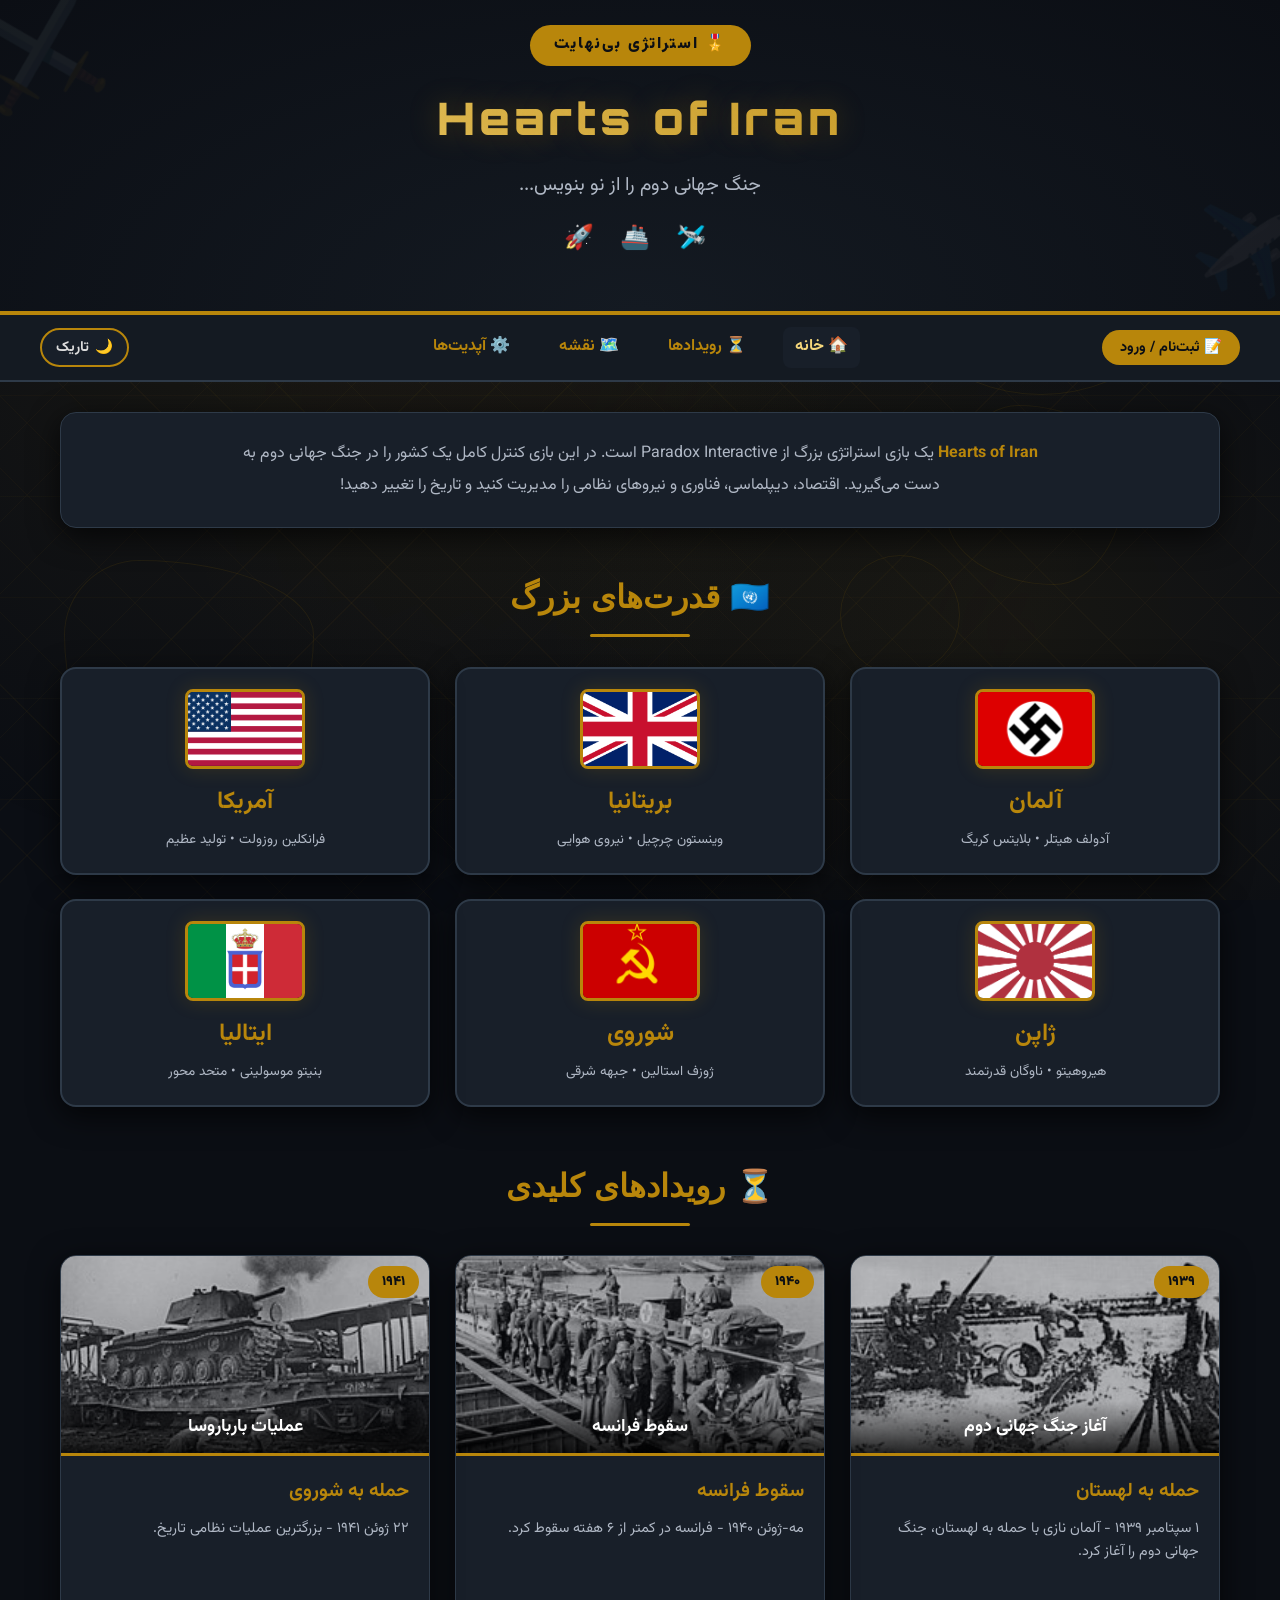
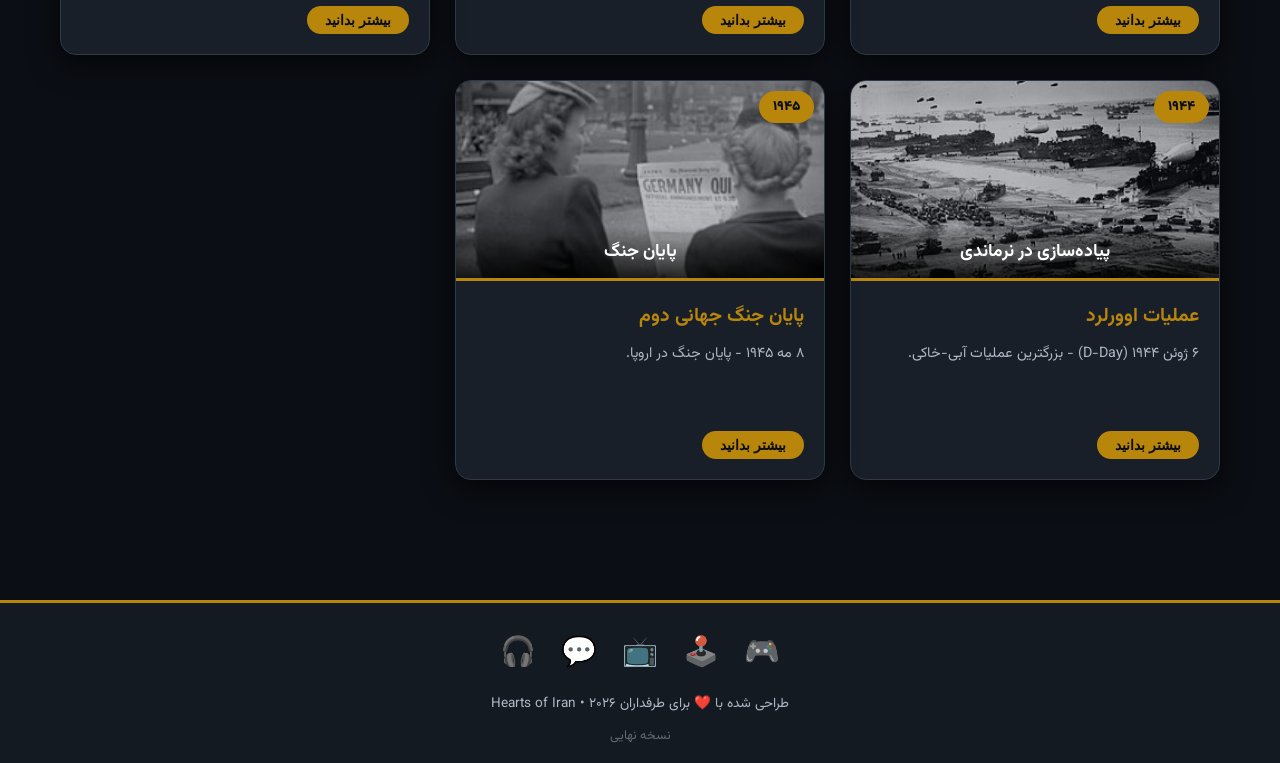
==== index.html @ cd2d73eb "Update index.html" ====
<!DOCTYPE html>
<html lang="fa" dir="rtl">
<head>
    <meta charset="UTF-8" />
    <meta name="viewport" content="width=device-width, initial-scale=1.0" />
    <title>Hearts of Iran</title>
    <link href="https://fonts.googleapis.com/css2?family=Orbitron:wght@400;700;900&family=Vazirmatn:wght@400;700;900&display=swap" rel="stylesheet" />
    <link rel="stylesheet" href="style.css" />
</head>
<body>

    <!-- ============================================================
    SHAPES (پس‌زمینه)
    ============================================================ -->
    <div class="shape shape-1"></div>
    <div class="shape shape-2"></div>
    <div class="shape shape-3"></div>
    <div class="shape shape-4"></div>
    <div class="shape shape-5"></div>

    <!-- ============================================================
    HEADER
    ============================================================ -->
    <header class="hero">
        <div class="badge">🎖️ استراتژی بی‌نهایت</div>
        <h1>Hearts of Iran</h1>
        <div class="subtitle">جنگ جهانی دوم را از نو بنویس...</div>
        <div class="hero-icons">🛩️ 🚢 🚀</div>
    </header>

    <!-- ============================================================
    NAVBAR
    ============================================================ -->
    <nav>
        <div class="nav-container">
            <div class="nav-left">
                <button class="register-btn-nav" id="registerBtnNav">📝 ثبت‌نام / ورود</button>
                <button class="user-btn-nav" id="userBtnNav">👤</button>
                <button class="chat-btn-nav" id="chatBtnNav">💬 چت روم</button>
            </div>
            <div class="nav-center">
                <a href="#" class="active" data-target="home">🏠 خانه</a>
                <a href="#" data-target="events">⏳ رویدادها</a>
                <a href="#">🗺️ نقشه</a>
                <a href="#">⚙️ آپدیت‌ها</a>
            </div>
            <div class="nav-right">
                <button class="theme-toggle-nav" id="themeToggleNav">
                    <span id="themeIconNav">🌙</span>
                    <span id="themeLabelNav">تاریک</span>
                </button>
            </div>
        </div>
    </nav>

    <!-- ============================================================
    MAIN
    ============================================================ -->
    <main class="container">

        <!-- ===== HOME SECTION ===== -->
        <div id="homeSection" class="home-section">
            <div class="animate-on-load about-section">
                <p>
                    <strong>Hearts of Iran</strong> یک بازی استراتژی بزرگ از Paradox Interactive است.
                    در این بازی کنترل کامل یک کشور را در جنگ جهانی دوم به دست می‌گیرید.
                    اقتصاد، دیپلماسی، فناوری و نیروهای نظامی را مدیریت کنید و تاریخ را تغییر دهید!
                </p>
            </div>

            <h2 class="section-title animate-on-load">🇺🇳 قدرت‌های بزرگ</h2>
            <div class="factions">
                <div class="faction-card animate-on-load">
                    <div class="card-bg" style="background-image: url('images/germany-bg.jpg');"></div>
                    <div class="flag-container">
                        <img src="images/germany-flag.png" alt="پرچم آلمان" />
                    </div>
                    <h3>آلمان</h3>
                    <p>آدولف هیتلر • بلایتس کریگ</p>
                </div>
                <div class="faction-card animate-on-load">
                    <div class="card-bg" style="background-image: url('images/uk-bg.jpg');"></div>
                    <div class="flag-container">
                        <img src="images/uk-flag.png" alt="پرچم بریتانیا" />
                    </div>
                    <h3>بریتانیا</h3>
                    <p>وینستون چرچیل • نیروی هوایی</p>
                </div>
                <div class="faction-card animate-on-load">
                    <div class="card-bg" style="background-image: url('images/usa-bg.jpg');"></div>
                    <div class="flag-container">
                        <img src="images/usa-flag.png" alt="پرچم آمریکا" />
                    </div>
                    <h3>آمریکا</h3>
                    <p>فرانکلین روزولت • تولید عظیم</p>
                </div>
                <div class="faction-card animate-on-load">
                    <div class="card-bg" style="background-image: url('images/japan-bg.jpg');"></div>
                    <div class="flag-container">
                        <img src="images/japan-flag.png" alt="پرچم ژاپن" />
                    </div>
                    <h3>ژاپن</h3>
                    <p>هیروهیتو • ناوگان قدرتمند</p>
                </div>
                <div class="faction-card animate-on-load">
                    <div class="card-bg" style="background-image: url('images/soviet-bg.jpg');"></div>
                    <div class="flag-container">
                        <img src="images/soviet-flag.png" alt="پرچم شوروی" />
                    </div>
                    <h3>شوروی</h3>
                    <p>ژوزف استالین • جبهه شرقی</p>
                </div>
                <div class="faction-card animate-on-load">
                    <div class="card-bg" style="background-image: url('images/italy-bg.jpg');"></div>
                    <div class="flag-container">
                        <img src="images/italy-flag.png" alt="پرچم ایتالیا" />
                    </div>
                    <h3>ایتالیا</h3>
                    <p>بنیتو موسولینی • متحد محور</p>
                </div>
            </div>

            <h2 class="section-title animate-on-load" id="eventsSection">⏳ رویدادهای کلیدی</h2>
            <div class="event-cards animate-on-load">
                <div class="event-card">
                    <div class="event-image">
                        <img src="images/ww2-start.jpg" alt="آغاز جنگ" />
                        <span class="year-badge">۱۹۳۹</span>
                        <div class="overlay">آغاز جنگ جهانی دوم</div>
                    </div>
                    <div class="event-body">
                        <h4>حمله به لهستان</h4>
                        <p>۱ سپتامبر ۱۹۳۹ - آلمان نازی با حمله به لهستان، جنگ جهانی دوم را آغاز کرد.</p>
                        <div class="detail-hidden">
                            <div class="detail-box">
                                این حمله باعث شد بریتانیا و فرانسه به آلمان اعلام جنگ کنند.
                                لهستان در کمتر از یک ماه سقوط کرد و کشورهای بالتیک تحت تأثیر قرار گرفتند.
                                تاکتیک بلیتس‌کریگ برای اولین بار در این جنگ استفاده شد.
                            </div>
                        </div>
                        <button class="event-toggle">بیشتر بدانید</button>
                    </div>
                </div>

                <div class="event-card">
                    <div class="event-image">
                        <img src="images/france-fall.jpg" alt="سقوط فرانسه" />
                        <span class="year-badge">۱۹۴۰</span>
                        <div class="overlay">سقوط فرانسه</div>
                    </div>
                    <div class="event-body">
                        <h4>سقوط فرانسه</h4>
                        <p>مه-ژوئن ۱۹۴۰ - فرانسه در کمتر از ۶ هفته سقوط کرد.</p>
                        <div class="detail-hidden">
                            <div class="detail-box">
                                آلمان با استفاده از تاکتیک "بلیتس‌کریگ" از طریق جنگل‌های آردن به فرانسه حمله کرد.
                                فرانسه سقوط کرد و آلمان کنترل بخش بزرگی از اروپای غربی را به دست گرفت.
                                نیروهای بریتانیایی از دانکرک عقب‌نشینی کردند.
                            </div>
                        </div>
                        <button class="event-toggle">بیشتر بدانید</button>
                    </div>
                </div>

                <div class="event-card">
                    <div class="event-image">
                        <img src="images/barbarossa.jpg" alt="عملیات بارباروسا" />
                        <span class="year-badge">۱۹۴۱</span>
                        <div class="overlay">عملیات بارباروسا</div>
                    </div>
                    <div class="event-body">
                        <h4>حمله به شوروی</h4>
                        <p>۲۲ ژوئن ۱۹۴۱ - بزرگترین عملیات نظامی تاریخ.</p>
                        <div class="detail-hidden">
                            <div class="detail-box">
                                آلمان با بیش از ۳ میلیون سرباز به شوروی حمله کرد.
                                این بزرگترین عملیات نظامی تاریخ بود.
                                با رسیدن زمستان و مقاومت شوروی، پیشروی متوقف شد.
                            </div>
                        </div>
                        <button class="event-toggle">بیشتر بدانید</button>
                    </div>
                </div>

                <div class="event-card">
                    <div class="event-image">
                        <img src="images/dday.jpg" alt="پیاده‌سازی در نرماندی" />
                        <span class="year-badge">۱۹۴۴</span>
                        <div class="overlay">پیاده‌سازی در نرماندی</div>
                    </div>
                    <div class="event-body">
                        <h4>عملیات اوورلرد</h4>
                        <p>۶ ژوئن ۱۹۴۴ (D-Day) - بزرگترین عملیات آبی-خاکی.</p>
                        <div class="detail-hidden">
                            <div class="detail-box">
                                متفقین با پیاده‌سازی در سواحل نرماندی فرانسه، جبهه غربی را باز کردند.
                                این عملیات با نام "اوورلرد" بزرگترین عملیات آبی-خاکی تاریخ بود.
                                پس از چند ماه نبرد، متفقین موفق به آزادسازی پاریس شدند.
                            </div>
                        </div>
                        <button class="event-toggle">بیشتر بدانید</button>
                    </div>
                </div>

                <div class="event-card">
                    <div class="event-image">
                        <img src="images/ww2-end.jpg" alt="پایان جنگ" />
                        <span class="year-badge">۱۹۴۵</span>
                        <div class="overlay">پایان جنگ</div>
                    </div>
                    <div class="event-body">
                        <h4>پایان جنگ جهانی دوم</h4>
                        <p>۸ مه ۱۹۴۵ - پایان جنگ در اروپا.</p>
                        <div class="detail-hidden">
                            <div class="detail-box">
                                پس از سقوط برلین و خودکشی هیتلر، آلمان تسلیم شد.
                                در اوت ۱۹۴۵، آمریکا با پرتاب بمب‌های اتمی بر هیروشیما و ناکازاکی،
                                جنگ را در اقیانوس آرام نیز به پایان رساند.
                            </div>
                        </div>
                        <button class="event-toggle">بیشتر بدانید</button>
                    </div>
                </div>
            </div>
        </div>

        <!-- ===== REGISTER / LOGIN ===== -->
        <div id="registerSection" class="register-section">
            <div class="form-box animate-on-load">
                <h2 id="authTitle">📝 ساخت اکانت جدید</h2>
                <form id="registerForm" novalidate>
                    <div id="registerFields">
                        <label>👤 نام کاربری (حداقل ۳ کاراکتر)</label>
                        <input type="text" id="username" placeholder="مثال: General_Patton" required minlength="3" />
                        <div class="error-msg" id="usernameError">نام کاربری باید حداقل ۳ حرف باشد.</div>

                        <label>✉️ ایمیل معتبر</label>
                        <input type="email" id="email" placeholder="your@email.com" required />
                        <div class="error-msg" id="emailError">لطفاً یک ایمیل واقعی و معتبر وارد کنید.</div>
                    </div>

                    <div id="loginFields" style="display:none;">
                        <label>👤 نام کاربری یا ایمیل</label>
                        <input type="text" id="loginUsername" placeholder="نام کاربری یا ایمیل خود را وارد کنید" />
                        <div class="error-msg" id="loginUsernameError">لطفاً نام کاربری یا ایمیل خود را وارد کنید.</div>
                    </div>

                    <label>🔒 رمز عبور (حداقل ۶ کاراکتر)</label>
                    <input type="password" id="password" placeholder="********" required minlength="6" />
                    <div class="error-msg" id="passwordError">رمز عبور باید حداقل ۶ کاراکتر باشد.</div>

                    <label id="countryLabel">🎖️ کشور مورد علاقه</label>
                    <select id="country">
                        <option value="آلمان">آلمان</option>
                        <option value="بریتانیا">بریتانیا</option>
                        <option value="آمریکا">آمریکا</option>
                        <option value="شوروی">شوروی</option>
                        <option value="ژاپن">ژاپن</option>
                        <option value="ایتالیا">ایتالیا</option>
                        <option value="فرانسه">فرانسه</option>
                    </select>

                    <button type="submit" id="authSubmitBtn">⚡ ساخت اکانت</button>
                    <div class="success-msg" id="successMsg">✅ اکانت شما با موفقیت ساخته شد!</div>
                    <div class="success-msg" id="loginSuccessMsg" style="display:none;">✅ ورود با موفقیت انجام شد!</div>
                </form>

                <div class="switch-auth">
                    <button class="switch-btn" id="switchAuthBtn">
                        آیا از قبل حساب کاربری دارید؟ وارد شوید
                    </button>
                </div>
            </div>
        </div>

        <!-- ===== DASHBOARD ===== -->
        <div id="dashboardSection" class="dashboard">
            <div class="dashboard-bg" id="dashboardBg"></div>

            <div class="welcome-banner animate-on-load">
                <img src="" alt="پرچم کشور" class="country-flag" id="countryFlag" />
                <h2>👋 خوش آمدید، <span id="dashboardUsername">کاربر</span>!</h2>
                <p>به پنل کاربری خود خوش آمدید.</p>
                <div class="country-badge" id="countryBadge">🎖️ کشور مورد علاقه: آلمان</div>
            </div>

            <div class="dashboard-grid">
                <div class="dashboard-card" onclick="openSettings()">
                    <span class="icon">⚙️</span>
                    <h4>تنظیمات</h4>
                    <p>تغییر نام کاربری، رمز عبور و کشور</p>
                </div>
                <div class="dashboard-card" onclick="openAdminPanel()" id="adminPanelBtn" style="display:none;">
                    <span class="icon">🛡️</span>
                    <h4>پنل مدیریت</h4>
                    <p>مدیریت کاربران و تنظیمات</p>
                </div>
                <div class="dashboard-card" onclick="openLogout()">
                    <span class="icon">🚪</span>
                    <h4>خروج از حساب کاربری</h4>
                    <p>از حساب کاربری خود خارج شوید</p>
                </div>
            </div>
        </div>

        <!-- ===== CHAT ROOM ===== -->
        <div id="chatSection" class="chat-room">
            <div class="chat-container">
                <div class="chat-users" id="chatUsersList">
                    <div class="users-title">👥 کاربران آنلاین</div>
                    <div id="usersListContainer">
                        <!-- توسط جاوااسکریپت پر میشه -->
                    </div>
                </div>

                <div class="chat-main">
                    <div class="chat-header">
                        <span class="chat-title">💬 چت روم</span>
                        <button class="chat-close" onclick="closeChat()">✕</button>
                    </div>
                    <div class="chat-messages" id="chatMessages">
                        <!-- توسط جاوااسکریپت پر میشه -->
                    </div>
                    <div class="chat-input-area">
                        <input type="text" id="chatInput" placeholder="پیام خود را بنویسید..." />
                        <button class="send-btn" id="sendChatBtn">📤</button>
                    </div>
                </div>
            </div>
        </div>

        <!-- ===== ADMIN PANEL ===== -->
        <div id="adminPanel" class="admin-panel">
            <div class="admin-header">
                <h2>🛡️ پنل مدیریت</h2>
                <p>مدیریت کاربران سایت</p>
                <button class="close-admin" onclick="closeAdminPanel()">❌ بستن پنل</button>
            </div>

            <div class="admin-content">
                <h3>👥 لیست کاربران</h3>
                <div id="adminUsersList">
                    <!-- توسط جاوااسکریپت پر میشه -->
                </div>
            </div>
        </div>

    </main>

    <!-- ============================================================
    LOGOUT OVERLAY
    ============================================================ -->
    <div class="logout-overlay" id="logoutOverlay">
        <div class="logout-box">
            <span class="logout-icon">😞</span>
            <h3>آیا مطمئن هستید؟</h3>
            <p>آیا واقعاً می‌خواهید از حساب کاربری خود خارج شوید؟</p>
            <div class="logout-buttons">
                <button class="btn-yes" id="logoutConfirmBtn">بله، مطمئنم</button>
                <button class="btn-no" id="logoutCancelBtn">نه، در این حساب می‌مانم</button>
            </div>
        </div>
    </div>

    <!-- ============================================================
    SETTINGS OVERLAY
    ============================================================ -->
    <div class="settings-overlay" id="settingsOverlay" onclick="closeSettings()"></div>
    <div class="settings-panel" id="settingsPanel">
        <div class="form-box animate-on-load">
            <button class="close-settings" onclick="closeSettings()">✕</button>
            <h3>⚙️ تنظیمات حساب کاربری</h3>

            <form id="settingsForm">
                <label>👤 نام کاربری جدید</label>
                <input type="text" id="settingsUsername" placeholder="نام کاربری جدید" />
                <div class="error-msg" id="settingsUsernameError">این نام قبلاً ثبت شده یا نامعتبر است.</div>

                <hr class="divider" />

                <label>🔒 رمز عبور جدید (اختیاری)</label>
                <input type="password" id="settingsPassword" placeholder="رمز عبور جدید (حداقل ۶ کاراکتر)" />
                <div class="error-msg" id="settingsPasswordError">رمز عبور باید حداقل ۶ کاراکتر باشد.</div>

                <hr class="divider" />

                <label>🎖️ تغییر کشور مورد علاقه</label>
                <select id="settingsCountry">
                    <option value="آلمان">آلمان</option>
                    <option value="بریتانیا">بریتانیا</option>
                    <option value="آمریکا">آمریکا</option>
                    <option value="شوروی">شوروی</option>
                    <option value="ژاپن">ژاپن</option>
                    <option value="ایتالیا">ایتالیا</option>
                    <option value="فرانسه">فرانسه</option>
                </select>

                <button type="submit" style="margin-top:15px;">💾 ذخیره تغییرات</button>
                <div class="settings-success" id="settingsSuccess">✅ تغییرات با موفقیت ذخیره شد!</div>
                <div class="settings-error" id="settingsError">❌ خطا در ذخیره تغییرات!</div>
            </form>
        </div>
    </div>

    <!-- ============================================================
    FOOTER
    ============================================================ -->
    <footer>
        <div class="socials">
            <span>🎮</span>
            <span>🕹️</span>
            <span>📺</span>
            <span>💬</span>
            <span>🎧</span>
        </div>
        <p>طراحی شده با ❤️ برای طرفداران Hearts of Iran • ۲۰۲۶</p>
        <p style="margin-top:8px; font-size:0.8rem; color:var(--text-secondary); opacity:0.5;">نسخه نهایی</p>
    </footer>

    <!-- ============================================================
    SCRIPTS
    ============================================================ -->
    <script src="script.js"></script>

</body>
</html>
---- style.css ----
/* ============================================================
   RESET & BASE
   ============================================================ */
* {
    margin: 0;
    padding: 0;
    box-sizing: border-box;
}

:root {
    --bg-primary: #0b0e14;
    --bg-secondary: #141a22;
    --bg-card: #181f29;
    --bg-input: #0b0e14;
    --bg-hover: #1f2835;
    --text-primary: #ddd;
    --text-secondary: #b0b8c5;
    --gold: #b8860b;
    --gold-light: #f5d77b;
    --border-color: #2e3a48;
    --shadow: 0 8px 30px rgba(0, 0, 0, 0.7);
    --transition: 0.3s ease;
    --card-radius: 16px;
    --online-green: #44ff88;
    --offline-gray: #666;
    --admin-color: #ff6b35;
    --owner-color: #ffd700;
}

[data-theme="light"] {
    --bg-primary: #f0ede8;
    --bg-secondary: #e8e3da;
    --bg-card: #dcd5ca;
    --bg-input: #fff8f0;
    --bg-hover: #cbc2b5;
    --text-primary: #1a1a1a;
    --text-secondary: #3a3a3a;
    --border-color: #b8a99a;
    --shadow: 0 8px 30px rgba(0, 0, 0, 0.15);
}

body {
    font-family: 'Vazirmatn', sans-serif;
    background: var(--bg-primary);
    color: var(--text-primary);
    line-height: 1.8;
    transition: background var(--transition), color var(--transition);
    overflow-x: hidden;
    position: relative;
}

body::before {
    content: '';
    position: fixed;
    top: 0;
    left: 0;
    right: 0;
    bottom: 0;
    z-index: -1;
    pointer-events: none;
    background:
        repeating-linear-gradient(45deg,
            transparent,
            transparent 50px,
            rgba(184, 134, 11, 0.04) 50px,
            rgba(184, 134, 11, 0.04) 51px),
        repeating-linear-gradient(-45deg,
            transparent,
            transparent 50px,
            rgba(184, 134, 11, 0.04) 50px,
            rgba(184, 134, 11, 0.04) 51px),
        radial-gradient(circle at 20% 30%, rgba(184, 134, 11, 0.08) 0%, transparent 50%),
        radial-gradient(circle at 80% 70%, rgba(184, 134, 11, 0.07) 0%, transparent 40%),
        radial-gradient(circle at 50% 50%, rgba(184, 134, 11, 0.05) 0%, transparent 60%),
        repeating-linear-gradient(0deg,
            transparent,
            transparent 100px,
            rgba(184, 134, 11, 0.03) 100px,
            rgba(184, 134, 11, 0.03) 101px);
}

/* ============================================================
   SHAPES
   ============================================================ */
.shape {
    position: fixed;
    border: 1px solid rgba(184, 134, 11, 0.1);
    pointer-events: none;
    z-index: -1;
    border-radius: 50%;
}

.shape-1 {
    width: 350px;
    height: 350px;
    top: 5%;
    right: 5%;
    animation: float 20s ease-in-out infinite;
}
.shape-2 {
    width: 250px;
    height: 250px;
    bottom: 10%;
    left: 5%;
    animation: float 25s ease-in-out infinite reverse;
    border-radius: 30% 70% 50% 50% / 30% 30% 70% 70%;
}
.shape-3 {
    width: 180px;
    height: 180px;
    top: 45%;
    right: 12%;
    animation: float 18s ease-in-out infinite 2s;
    border-radius: 40% 60% 40% 60% / 60% 40% 60% 40%;
}
.shape-4 {
    width: 120px;
    height: 120px;
    bottom: 25%;
    right: 25%;
    animation: float 22s ease-in-out infinite 1s;
    border-radius: 50%;
}
.shape-5 {
    width: 300px;
    height: 300px;
    top: 2%;
    left: 15%;
    animation: float 30s ease-in-out infinite 3s;
    border-radius: 50%;
}

@keyframes float {
    0%, 100% { transform: translate(0, 0) rotate(0deg); }
    25% { transform: translate(25px, -35px) rotate(5deg); }
    50% { transform: translate(-15px, 25px) rotate(-3deg); }
    75% { transform: translate(35px, 15px) rotate(7deg); }
}

/* ============================================================
   SCROLLBAR
   ============================================================ */
::-webkit-scrollbar { width: 8px; }
::-webkit-scrollbar-track { background: var(--bg-secondary); }
::-webkit-scrollbar-thumb { background: var(--gold); border-radius: 10px; }

/* ============================================================
   ANIMATIONS
   ============================================================ */
@keyframes fadeInUp {
    from { opacity: 0; transform: translateY(30px); }
    to { opacity: 1; transform: translateY(0); }
}

@keyframes slideDown {
    from { opacity: 0; transform: translateY(-30px) scale(0.95); }
    to { opacity: 1; transform: translateY(0) scale(1); }
}

@keyframes pulseGlow {
    0%, 100% { box-shadow: 0 0 20px var(--gold); }
    50% { box-shadow: 0 0 50px var(--gold-light); }
}

.animate-on-load {
    animation: fadeInUp 0.6s ease forwards;
    opacity: 0;
    will-change: transform, opacity;
}

/* ============================================================
   HERO
   ============================================================ */
.hero {
    background: radial-gradient(ellipse at bottom, var(--bg-secondary) 0%, var(--bg-primary) 100%);
    padding: 25px 20px 50px;
    text-align: center;
    border-bottom: 4px solid var(--gold);
    position: relative;
    overflow: hidden;
    transition: background var(--transition);
}

.hero::before {
    content: "⚔️";
    font-size: 100px;
    position: absolute;
    left: -20px;
    top: -30px;
    opacity: 0.06;
    transform: rotate(-15deg);
    animation: float 6s ease-in-out infinite;
}

.hero::after {
    content: "✈️";
    font-size: 80px;
    position: absolute;
    right: -10px;
    bottom: -20px;
    opacity: 0.06;
    transform: rotate(10deg);
    animation: float 8s ease-in-out infinite reverse;
}

.hero h1 {
    font-family: 'Orbitron', sans-serif;
    font-size: 2.8rem;
    font-weight: 900;
    background: linear-gradient(45deg, var(--gold-light), var(--gold));
    -webkit-background-clip: text;
    -webkit-text-fill-color: transparent;
    text-shadow: 0 0 30px rgba(184, 134, 11, 0.3);
    letter-spacing: 4px;
}

.hero .subtitle {
    font-size: 1.2rem;
    color: var(--text-secondary);
    margin-top: 10px;
}

.hero .badge {
    display: inline-block;
    background: var(--gold);
    color: #0b0e14;
    padding: 6px 24px;
    border-radius: 40px;
    font-weight: 900;
    font-size: 1rem;
    letter-spacing: 2px;
    animation: pulseGlow 2s infinite;
    margin-bottom: 12px;
}

.hero-icons {
    margin-top: 15px;
    font-size: 1.5rem;
    letter-spacing: 10px;
}

/* ============================================================
   NAVBAR
   ============================================================ */
nav {
    background: var(--bg-secondary);
    padding: 12px 25px;
    border-bottom: 2px solid var(--border-color);
    position: sticky;
    top: 0;
    z-index: 999;
    backdrop-filter: blur(6px);
    transition: all var(--transition);
}

.nav-container {
    display: flex;
    justify-content: center;
    align-items: center;
    max-width: 1200px;
    margin: 0 auto;
    position: relative;
}

.nav-left {
    position: absolute;
    right: 0;
    display: flex;
    align-items: center;
    gap: 8px;
}

.nav-center {
    display: flex;
    align-items: center;
    gap: 25px;
    flex-wrap: wrap;
}

.nav-right {
    position: absolute;
    left: 0;
    display: flex;
    align-items: center;
    gap: 10px;
}

nav a {
    color: var(--gold);
    text-decoration: none;
    font-weight: 700;
    font-size: 1rem;
    transition: all var(--transition);
    padding: 6px 12px;
    border-radius: 6px;
    position: relative;
    cursor: pointer;
}

nav a::after {
    content: '';
    position: absolute;
    bottom: -2px;
    left: 0;
    width: 0;
    height: 2px;
    background: var(--gold-light);
    transition: var(--transition);
}

nav a:hover::after { width: 100%; }
nav a:hover { color: var(--gold-light); transform: scale(1.05); }
nav a.active { color: var(--gold-light); background: var(--bg-card); border-radius: 8px; }

.register-btn-nav {
    background: var(--gold);
    color: #0b0e14;
    border: none;
    border-radius: 50px;
    padding: 6px 18px;
    font-size: 0.9rem;
    cursor: pointer;
    transition: all var(--transition);
    font-weight: 700;
    font-family: 'Vazirmatn', sans-serif;
    white-space: nowrap;
    display: flex;
    align-items: center;
    gap: 6px;
}

.register-btn-nav:hover { transform: scale(1.05); box-shadow: 0 0 20px var(--gold); }

.user-btn-nav {
    background: var(--gold);
    color: #0b0e14;
    border: none;
    border-radius: 50px;
    padding: 6px 18px;
    font-size: 0.9rem;
    cursor: pointer;
    transition: all var(--transition);
    font-weight: 700;
    font-family: 'Vazirmatn', sans-serif;
    white-space: nowrap;
    display: none;
    align-items: center;
    gap: 6px;
}

.user-btn-nav:hover { transform: scale(1.05); box-shadow: 0 0 20px var(--gold); }
.user-btn-nav.show { display: flex; }

.chat-btn-nav {
    background: var(--bg-card);
    color: var(--text-primary);
    border: 2px solid var(--gold);
    border-radius: 50px;
    padding: 6px 14px;
    font-size: 0.9rem;
    cursor: pointer;
    transition: all var(--transition);
    font-weight: 700;
    display: none;
    align-items: center;
    gap: 6px;
    font-family: 'Vazirmatn', sans-serif;
    white-space: nowrap;
}

.chat-btn-nav:hover { transform: scale(1.05); border-color: var(--gold-light); box-shadow: 0 0 20px var(--gold); }
.chat-btn-nav.show { display: flex; }

.theme-toggle-nav {
    background: var(--bg-card);
    color: var(--text-primary);
    border: 2px solid var(--gold);
    border-radius: 50px;
    padding: 6px 14px;
    font-size: 0.9rem;
    cursor: pointer;
    transition: all var(--transition);
    font-weight: 700;
    display: flex;
    align-items: center;
    gap: 6px;
    font-family: 'Vazirmatn', sans-serif;
    white-space: nowrap;
}

.theme-toggle-nav:hover { transform: scale(1.05); border-color: var(--gold-light); box-shadow: 0 0 20px var(--gold); }

/* ============================================================
   CONTAINER
   ============================================================ */
.container {
    max-width: 1200px;
    margin: 0 auto;
    padding: 30px 20px;
}

.section-title {
    font-family: 'Orbitron', sans-serif;
    font-size: 2rem;
    color: var(--gold);
    text-align: center;
    margin-bottom: 30px;
    position: relative;
}

.section-title::after {
    content: "";
    display: block;
    width: 100px;
    height: 3px;
    background: var(--gold);
    margin: 8px auto 0;
    border-radius: 10px;
}

/* ============================================================
   REGISTER / LOGIN
   ============================================================ */
.register-section {
    display: none;
    animation: slideDown 0.4s ease;
    margin: 20px 0 40px;
}

.register-section.active { display: block; }

.form-box {
    background: var(--bg-secondary);
    padding: 35px 30px;
    border-radius: 30px;
    border: 1px solid var(--border-color);
    max-width: 500px;
    margin: 0 auto;
    transition: all var(--transition);
    box-shadow: var(--shadow);
}

.form-box h2 {
    color: var(--gold);
    font-family: 'Orbitron', sans-serif;
    text-align: center;
    margin-bottom: 20px;
    font-size: 1.6rem;
}

.form-box input,
.form-box select {
    width: 100%;
    padding: 12px 16px;
    margin: 6px 0 14px;
    background: var(--bg-input);
    border: 2px solid var(--border-color);
    border-radius: 12px;
    color: var(--text-primary);
    font-size: 0.95rem;
    font-family: 'Vazirmatn', sans-serif;
    transition: all var(--transition);
}

.form-box input:focus,
.form-box select:focus {
    border-color: var(--gold);
    outline: none;
    box-shadow: 0 0 20px rgba(184, 134, 11, 0.2);
    transform: scale(1.01);
}

.form-box input.error { border-color: #ff4444; box-shadow: 0 0 20px rgba(255, 68, 68, 0.3); }
.form-box input.success { border-color: #44ff88; box-shadow: 0 0 20px rgba(68, 255, 136, 0.2); }

.form-box label { font-weight: 700; color: var(--gold); font-size: 0.95rem; }

.form-box .error-msg {
    color: #ff4444;
    font-size: 0.8rem;
    margin-top: -10px;
    margin-bottom: 10px;
    display: none;
    font-weight: 700;
}

.form-box .error-msg.show { display: block; animation: fadeInUp 0.3s ease; }

.form-box button {
    background: var(--gold);
    color: #0b0e14;
    font-weight: 900;
    padding: 14px 28px;
    border: none;
    border-radius: 40px;
    font-size: 1.1rem;
    cursor: pointer;
    transition: all var(--transition);
    width: 100%;
    font-family: 'Orbitron', sans-serif;
    letter-spacing: 1px;
}

.form-box button:hover {
    background: var(--gold-light);
    transform: scale(1.03);
    box-shadow: 0 0 40px rgba(245, 215, 123, 0.4);
}

.form-box .success-msg {
    background: #44ff8855;
    color: #00cc66;
    padding: 12px;
    border-radius: 14px;
    margin-top: 15px;
    display: none;
    font-weight: 700;
    text-align: center;
    border: 2px solid #44ff88;
}

.form-box .success-msg.show { display: block; animation: fadeInUp 0.5s ease; }

.switch-auth { text-align: center; margin-top: 20px; }

.switch-auth .switch-btn {
    background: transparent;
    color: var(--gold-light);
    border: 2px solid var(--gold);
    border-radius: 50px;
    padding: 10px 24px;
    font-size: 0.95rem;
    cursor: pointer;
    transition: all var(--transition);
    font-weight: 700;
    font-family: 'Vazirmatn', sans-serif;
    width: 100%;
}

.switch-auth .switch-btn:hover {
    background: var(--gold);
    color: #0b0e14;
    transform: scale(1.02);
    box-shadow: 0 0 30px rgba(184, 134, 11, 0.3);
}

.switch-auth .switch-btn.login-btn { background: var(--gold); color: #0b0e14; }
.switch-auth .switch-btn.login-btn:hover { background: var(--gold-light); box-shadow: 0 0 30px rgba(245, 215, 123, 0.4); }

/* ============================================================
   DASHBOARD
   ============================================================ */
.dashboard {
    display: none;
    animation: slideDown 0.4s ease;
    margin: 20px 0 40px;
    position: relative;
    min-height: 400px;
}

.dashboard.active { display: block; }

.dashboard .dashboard-bg {
    position: fixed;
    top: 0;
    left: 0;
    width: 100%;
    height: 100%;
    z-index: -1;
    opacity: 0.15;
    background-size: cover;
    background-position: center;
    filter: blur(3px);
    transition: all 0.6s ease;
    pointer-events: none;
}

.dashboard .dashboard-bg::after {
    content: '';
    position: absolute;
    top: 0; left: 0; right: 0; bottom: 0;
    background: radial-gradient(ellipse at center, transparent 40%, var(--bg-primary) 100%);
}

.dashboard .welcome-banner {
    background: linear-gradient(135deg, var(--bg-card), var(--bg-secondary));
    padding: 25px 30px;
    border-radius: var(--card-radius);
    border: 2px solid var(--gold);
    margin-bottom: 30px;
    text-align: center;
    box-shadow: var(--shadow);
    position: relative;
    overflow: hidden;
}

.dashboard .welcome-banner .country-flag {
    width: 60px;
    height: 40px;
    border-radius: 8px;
    border: 2px solid var(--gold);
    margin: 0 auto 10px;
    object-fit: cover;
    box-shadow: 0 0 20px rgba(184, 134, 11, 0.3);
}

.dashboard .welcome-banner h2 {
    color: var(--gold);
    font-family: 'Orbitron', sans-serif;
    font-size: 1.8rem;
}

.dashboard .welcome-banner p { color: var(--text-secondary); font-size: 1rem; margin-top: 5px; }

.dashboard .welcome-banner .country-badge {
    display: inline-block;
    background: var(--gold);
    color: #0b0e14;
    padding: 4px 20px;
    border-radius: 30px;
    font-weight: 700;
    font-size: 0.9rem;
    margin-top: 8px;
}

.dashboard-grid {
    display: grid;
    grid-template-columns: repeat(auto-fit, minmax(200px, 1fr));
    gap: 20px;
}

.dashboard-card {
    background: var(--bg-card);
    padding: 20px 15px;
    border-radius: var(--card-radius);
    border: 1px solid var(--border-color);
    transition: all var(--transition);
    box-shadow: var(--shadow);
    cursor: pointer;
    text-align: center;
    will-change: transform;
}

.dashboard-card:hover {
    transform: translateY(-8px);
    border-color: var(--gold);
    box-shadow: 0 12px 40px rgba(184, 134, 11, 0.2);
}

.dashboard-card .icon { font-size: 2.5rem; display: block; margin-bottom: 8px; }
.dashboard-card h4 { color: var(--gold); font-size: 1.1rem; margin-bottom: 4px; }
.dashboard-card p { color: var(--text-secondary); font-size: 0.8rem; }

/* ============================================================
   CHAT ROOM
   ============================================================ */
.chat-room {
    display: none;
    animation: slideDown 0.4s ease;
    margin: 20px 0 40px;
    position: relative;
    min-height: 500px;
}

.chat-room.active { display: block; }

.chat-container {
    display: flex;
    gap: 25px;
    background: var(--bg-secondary);
    border-radius: var(--card-radius);
    border: 1px solid var(--border-color);
    overflow: hidden;
    box-shadow: var(--shadow);
    min-height: 500px;
    max-height: 600px;
}

.chat-users {
    width: 280px;
    background: var(--bg-card);
    border-left: 1px solid var(--border-color);
    padding: 15px 10px;
    overflow-y: auto;
    flex-shrink: 0;
}

.chat-users .users-title {
    color: var(--gold);
    font-family: 'Orbitron', sans-serif;
    font-size: 0.9rem;
    text-align: center;
    padding-bottom: 12px;
    border-bottom: 2px solid var(--border-color);
    margin-bottom: 12px;
}

.chat-users .user-item {
    display: flex;
    align-items: center;
    gap: 10px;
    padding: 8px 12px;
    border-radius: 8px;
    transition: var(--transition);
    margin-bottom: 2px;
}

.chat-users .user-item:hover { background: var(--bg-hover); }

.chat-users .user-item .status-dot {
    width: 10px;
    height: 10px;
    border-radius: 50%;
    flex-shrink: 0;
}

.chat-users .user-item .status-dot.online {
    background: var(--online-green);
    box-shadow: 0 0 10px rgba(68, 255, 136, 0.3);
}

.chat-users .user-item .status-dot.offline { background: var(--offline-gray); }

.chat-users .user-item .username { font-size: 0.9rem; color: var(--text-primary); font-weight: 500; }

.chat-users .user-item .user-role {
    font-size: 0.65rem;
    padding: 1px 8px;
    border-radius: 12px;
    margin-right: auto;
    font-weight: 700;
}

.chat-users .user-item .user-role.owner { background: var(--owner-color); color: #0b0e14; }
.chat-users .user-item .user-role.admin { background: var(--admin-color); color: #fff; }

.chat-users .divider {
    border: none;
    border-top: 1px solid var(--border-color);
    margin: 10px 0;
    opacity: 0.5;
}

.chat-main {
    flex: 1;
    display: flex;
    flex-direction: column;
    padding: 15px 20px;
    background: var(--bg-primary);
    min-width: 0;
}

.chat-main .chat-header {
    display: flex;
    justify-content: space-between;
    align-items: center;
    padding-bottom: 12px;
    border-bottom: 2px solid var(--border-color);
}

.chat-main .chat-header .chat-title {
    color: var(--gold);
    font-family: 'Orbitron', sans-serif;
    font-size: 1.1rem;
}

.chat-main .chat-header .chat-close {
    background: var(--bg-card);
    color: var(--text-secondary);
    border: 1px solid var(--border-color);
    border-radius: 50%;
    width: 35px;
    height: 35px;
    font-size: 1.2rem;
    cursor: pointer;
    transition: all var(--transition);
    display: flex;
    align-items: center;
    justify-content: center;
}

.chat-main .chat-header .chat-close:hover {
    transform: rotate(90deg);
    border-color: var(--gold);
    color: var(--gold);
}

.chat-messages {
    flex: 1;
    overflow-y: auto;
    padding: 15px 5px;
    display: flex;
    flex-direction: column;
    gap: 10px;
}

.chat-messages .message {
    max-width: 75%;
    padding: 10px 14px;
    border-radius: 14px;
    background: var(--bg-card);
    border: 1px solid var(--border-color);
    word-wrap: break-word;
    animation: fadeInUp 0.3s ease;
}

.chat-messages .message.own {
    align-self: flex-end;
    background: var(--gold);
    color: #0b0e14;
    border-color: var(--gold-light);
}

.chat-messages .message .msg-user {
    font-weight: 700;
    font-size: 0.85rem;
    color: var(--gold-light);
    margin-bottom: 3px;
}

.chat-messages .message.own .msg-user { color: #0b0e14; }

.chat-messages .message .msg-text { font-size: 0.95rem; line-height: 1.5; }

.chat-messages .message .msg-time {
    font-size: 0.7rem;
    color: var(--text-secondary);
    opacity: 0.6;
    margin-top: 4px;
    text-align: left;
}

.chat-messages .message.own .msg-time { color: #0b0e14; opacity: 0.7; }

.chat-input-area {
    display: flex;
    gap: 10px;
    padding-top: 12px;
    border-top: 2px solid var(--border-color);
}

.chat-input-area input {
    flex: 1;
    padding: 10px 16px;
    background: var(--bg-input);
    border: 2px solid var(--border-color);
    border-radius: 30px;
    color: var(--text-primary);
    font-size: 0.95rem;
    font-family: 'Vazirmatn', sans-serif;
    transition: all var(--transition);
    outline: none;
}

.chat-input-area input:focus {
    border-color: var(--gold);
    box-shadow: 0 0 20px rgba(184, 134, 11, 0.15);
}

.chat-input-area .send-btn {
    background: var(--gold);
    color: #0b0e14;
    border: none;
    border-radius: 50%;
    width: 45px;
    height: 45px;
    font-size: 1.3rem;
    cursor: pointer;
    transition: all var(--transition);
    display: flex;
    align-items: center;
    justify-content: center;
    flex-shrink: 0;
}

.chat-input-area .send-btn:hover { transform: scale(1.05); box-shadow: 0 0 30px rgba(184, 134, 11, 0.3); }

/* ============================================================
   ADMIN PANEL
   ============================================================ */
.admin-panel {
    display: none;
    animation: slideDown 0.4s ease;
    margin: 20px 0 40px;
}

.admin-panel.active { display: block; }

.admin-panel .admin-header {
    background: linear-gradient(135deg, var(--bg-card), var(--bg-secondary));
    padding: 25px 30px;
    border-radius: var(--card-radius);
    border: 2px solid var(--gold);
    margin-bottom: 30px;
    text-align: center;
    box-shadow: var(--shadow);
}

.admin-panel .admin-header h2 {
    color: var(--gold);
    font-family: 'Orbitron', sans-serif;
    font-size: 1.8rem;
}

.admin-panel .admin-header p { color: var(--text-secondary); font-size: 1rem; margin-top: 5px; }

.admin-panel .admin-header .close-admin {
    margin-top: 12px;
    background: var(--bg-card);
    color: var(--text-secondary);
    border: 1px solid var(--border-color);
    padding: 8px 24px;
    border-radius: 30px;
    cursor: pointer;
    font-weight: 700;
    font-size: 0.9rem;
    transition: all var(--transition);
    font-family: 'Vazirmatn', sans-serif;
}

.admin-panel .admin-header .close-admin:hover {
    border-color: var(--gold);
    color: var(--gold);
    transform: scale(1.05);
}

.admin-panel .admin-content {
    background: var(--bg-card);
    border-radius: var(--card-radius);
    border: 1px solid var(--border-color);
    padding: 20px;
    overflow-x: auto;
}

.admin-panel .admin-content h3 { color: var(--gold); font-family: 'Orbitron', sans-serif; margin-bottom: 15px; font-size: 1.2rem; }

.admin-panel .admin-content table {
    width: 100%;
    border-collapse: collapse;
    text-align: right;
    font-size: 0.9rem;
}

.admin-panel .admin-content table th {
    padding: 10px;
    border-bottom: 2px solid var(--border-color);
    color: var(--gold);
    font-weight: 700;
}

.admin-panel .admin-content table td {
    padding: 10px;
    border-bottom: 1px solid var(--border-color);
    color: var(--text-secondary);
}

.admin-panel .admin-content table .role-badge {
    padding: 2px 12px;
    border-radius: 20px;
    font-size: 0.75rem;
    font-weight: 700;
    display: inline-block;
}

.admin-panel .admin-content table .role-badge.owner { background: var(--owner-color); color: #0b0e14; }
.admin-panel .admin-content table .role-badge.admin { background: var(--admin-color); color: #fff; }
.admin-panel .admin-content table .role-badge.user { background: var(--bg-primary); color: var(--text-secondary); }

.admin-panel .admin-content table .action-btn {
    padding: 4px 12px;
    border: none;
    border-radius: 20px;
    font-size: 0.75rem;
    font-weight: 700;
    cursor: pointer;
    transition: all var(--transition);
    font-family: 'Vazirmatn', sans-serif;
    margin: 2px;
}

.admin-panel .admin-content table .action-btn:hover { transform: scale(1.05); }
.admin-panel .admin-content table .action-btn.delete { background: #ff4444; color: #fff; }
.admin-panel .admin-content table .action-btn.make-admin { background: var(--admin-color); color: #fff; }
.admin-panel .admin-content table .action-btn.remove-admin { background: var(--bg-card); color: var(--text-secondary); border: 1px solid var(--border-color); }

/* ============================================================
   LOGOUT OVERLAY
   ============================================================ */
.logout-overlay {
    display: none;
    position: fixed;
    top: 0; left: 0; right: 0; bottom: 0;
    background: rgba(0, 0, 0, 0.7);
    z-index: 9997;
    backdrop-filter: blur(8px);
    justify-content: center;
    align-items: center;
}

.logout-overlay.active { display: flex; }

.logout-box {
    background: var(--bg-secondary);
    padding: 40px 35px;
    border-radius: 30px;
    border: 2px solid var(--gold);
    max-width: 450px;
    width: 90%;
    text-align: center;
    box-shadow: 0 20px 60px rgba(0, 0, 0, 0.8);
    animation: slideDown 0.4s ease;
}

.logout-box .logout-icon { font-size: 4rem; display: block; margin-bottom: 15px; }
.logout-box h3 { color: var(--text-primary); font-size: 1.3rem; margin-bottom: 10px; }
.logout-box p { color: var(--text-secondary); font-size: 1rem; margin-bottom: 25px; line-height: 1.8; }

.logout-box .logout-buttons {
    display: flex;
    gap: 15px;
    justify-content: center;
    flex-wrap: wrap;
}

.logout-box .logout-buttons button {
    padding: 10px 25px;
    border: none;
    border-radius: 30px;
    font-size: 0.95rem;
    font-weight: 700;
    cursor: pointer;
    transition: all var(--transition);
    font-family: 'Vazirmatn', sans-serif;
}

.logout-box .logout-buttons .btn-yes { background: #ff4444; color: #fff; }
.logout-box .logout-buttons .btn-yes:hover { transform: scale(1.05); background: #ff6666; box-shadow: 0 0 30px rgba(255, 68, 68, 0.3); }
.logout-box .logout-buttons .btn-no { background: var(--bg-card); color: var(--text-primary); border: 1px solid var(--border-color); }
.logout-box .logout-buttons .btn-no:hover { transform: scale(1.05); border-color: var(--gold); box-shadow: 0 0 20px rgba(184, 134, 11, 0.2); }

/* ============================================================
   SETTINGS OVERLAY
   ============================================================ */
.settings-overlay {
    display: none;
    position: fixed;
    top: 0; left: 0; right: 0; bottom: 0;
    background: rgba(0, 0, 0, 0.7);
    z-index: 9996;
    backdrop-filter: blur(5px);
}

.settings-overlay.active { display: block; }

.settings-panel {
    display: none;
    position: fixed;
    top: 50%;
    left: 50%;
    transform: translate(-50%, -50%);
    z-index: 9997;
    max-width: 550px;
    width: 90%;
}

.settings-panel.active { display: block; animation: slideDown 0.4s ease; }

.settings-panel .form-box {
    background: var(--bg-secondary);
    padding: 35px 30px;
    border-radius: 30px;
    border: 2px solid var(--gold);
    box-shadow: 0 20px 60px rgba(0, 0, 0, 0.8);
    max-width: 100%;
    position: relative;
}

.settings-panel .form-box .close-settings {
    position: absolute;
    top: 15px;
    left: 15px;
    background: var(--bg-card);
    color: var(--text-secondary);
    border: 1px solid var(--border-color);
    border-radius: 50%;
    width: 40px;
    height: 40px;
    font-size: 1.2rem;
    cursor: pointer;
    transition: all var(--transition);
    display: flex;
    align-items: center;
    justify-content: center;
}

.settings-panel .form-box .close-settings:hover {
    transform: rotate(90deg);
    border-color: var(--gold);
    color: var(--gold);
}

.settings-panel .form-box h3 {
    color: var(--gold);
    font-family: 'Orbitron', sans-serif;
    text-align: center;
    margin-bottom: 20px;
    font-size: 1.4rem;
}

.settings-panel .form-box .divider {
    border: none;
    border-top: 2px solid var(--border-color);
    margin: 20px 0;
}

.settings-panel .form-box .settings-success {
    background: #44ff8855;
    color: #00cc66;
    padding: 12px;
    border-radius: 14px;
    margin-top: 15px;
    display: none;
    font-weight: 700;
    text-align: center;
    border: 2px solid #44ff88;
}

.settings-panel .form-box .settings-success.show { display: block; animation: fadeInUp 0.5s ease; }

.settings-panel .form-box .settings-error {
    background: #ff444455;
    color: #ff4444;
    padding: 12px;
    border-radius: 14px;
    margin-top: 15px;
    display: none;
    font-weight: 700;
    text-align: center;
    border: 2px solid #ff4444;
}

.settings-panel .form-box .settings-error.show { display: block; animation: fadeInUp 0.5s ease; }

/* ============================================================
   FACTION CARDS
   ============================================================ */
.factions {
    display: grid;
    grid-template-columns: repeat(3, 1fr);
    gap: 25px;
    margin-bottom: 50px;
}

.faction-card {
    background: var(--bg-card);
    padding: 20px 15px;
    border-radius: var(--card-radius);
    text-align: center;
    border: 2px solid var(--border-color);
    transition: all var(--transition);
    box-shadow: var(--shadow);
    position: relative;
    overflow: hidden;
    will-change: transform;
}

.faction-card:hover {
    transform: translateY(-10px) scale(1.02);
    border-color: var(--gold);
    box-shadow: 0 12px 40px rgba(184, 134, 11, 0.3);
}

.faction-card .card-bg {
    position: absolute;
    top: 0; left: 0;
    width: 100%;
    height: 100%;
    background-size: cover;
    background-position: center;
    opacity: 0;
    transition: opacity 0.5s ease;
    z-index: 0;
    filter: blur(2px);
}

.faction-card .card-bg::after {
    content: '';
    position: absolute;
    top: 0; left: 0;
    width: 100%;
    height: 100%;
    background: rgba(0, 0, 0, 0.4);
}

.faction-card:hover .card-bg { opacity: 0.6; filter: blur(1px); }

.faction-card .flag-container,
.faction-card h3,
.faction-card p { position: relative; z-index: 1; }

.faction-card .flag-container {
    width: 120px;
    height: 80px;
    margin: 0 auto 12px;
    border: 3px solid var(--gold);
    border-radius: 8px;
    overflow: hidden;
    box-shadow: 0 0 20px rgba(184, 134, 11, 0.2);
}

.faction-card .flag-container img { width: 100%; height: 100%; object-fit: cover; }
.faction-card h3 { color: var(--gold); font-size: 1.5rem; margin-top: 8px; }
.faction-card p { color: var(--text-secondary); font-size: 0.85rem; margin-top: 4px; }

/* ============================================================
   EVENT CARDS
   ============================================================ */
.event-cards {
    display: grid;
    grid-template-columns: repeat(auto-fit, minmax(280px, 1fr));
    gap: 25px;
    margin: 30px 0 50px;
}

.event-card {
    background: var(--bg-card);
    border-radius: var(--card-radius);
    overflow: hidden;
    border: 1px solid var(--border-color);
    transition: all var(--transition);
    box-shadow: var(--shadow);
    display: flex;
    flex-direction: column;
    min-height: 400px;
    will-change: transform;
}

.event-card:hover {
    transform: translateY(-8px);
    border-color: var(--gold);
    box-shadow: 0 12px 40px rgba(184, 134, 11, 0.2);
}

.event-card .event-image {
    width: 100%;
    height: 200px;
    display: flex;
    align-items: center;
    justify-content: center;
    position: relative;
    border-bottom: 3px solid var(--gold);
    overflow: hidden;
    flex-shrink: 0;
    background: var(--bg-secondary);
}

.event-card .event-image img { width: 100%; height: 100%; object-fit: cover; opacity: 0.7; }

.event-card .event-image .year-badge {
    position: absolute;
    top: 10px;
    right: 10px;
    background: var(--gold);
    color: #0b0e14;
    padding: 4px 14px;
    border-radius: 20px;
    font-weight: 900;
    font-size: 0.85rem;
    z-index: 2;
}

.event-card .event-image .overlay {
    position: absolute;
    bottom: 0; left: 0; right: 0;
    padding: 10px;
    background: linear-gradient(transparent, rgba(0, 0, 0, 0.8));
    color: #fff;
    font-weight: 700;
    text-align: center;
    font-size: 1.1rem;
    z-index: 2;
}

.event-card .event-body {
    padding: 18px 20px 20px;
    flex-grow: 1;
    display: flex;
    flex-direction: column;
}

.event-card .event-body h4 { color: var(--gold); font-size: 1.2rem; margin-bottom: 8px; }
.event-card .event-body p { color: var(--text-secondary); font-size: 0.9rem; line-height: 1.6; flex-grow: 1; }

.event-card .event-body .detail-hidden {
    max-height: 0;
    overflow: hidden;
    transition: max-height 0.5s ease, margin 0.3s ease;
    margin-top: 0;
}

.event-card .event-body .detail-hidden.show { max-height: 200px; margin-top: 12px; }

.event-card .event-body .detail-hidden .detail-box {
    background: var(--bg-primary);
    padding: 12px 16px;
    border-radius: 10px;
    border-right: 3px solid var(--gold);
    font-size: 0.9rem;
    color: var(--text-secondary);
}

.event-card .event-body .event-toggle {
    margin-top: 10px;
    background: var(--gold);
    color: #0b0e14;
    border: none;
    padding: 6px 18px;
    border-radius: 20px;
    cursor: pointer;
    font-weight: 700;
    font-size: 0.85rem;
    transition: all var(--transition);
    align-self: flex-start;
}

.event-card .event-body .event-toggle:hover { background: var(--gold-light); transform: scale(1.05); }

/* ============================================================
   ABOUT SECTION
   ============================================================ */
.about-section {
    background: var(--bg-card);
    padding: 25px 30px;
    border-radius: var(--card-radius);
    border: 1px solid var(--border-color);
    margin: 0 0 40px 0;
    text-align: center;
    box-shadow: var(--shadow);
}

.about-section p {
    color: var(--text-secondary);
    font-size: 1rem;
    max-width: 800px;
    margin: 0 auto;
    line-height: 2;
}

.about-section p strong { color: var(--gold); }

/* ============================================================
   FOOTER
   ============================================================ */
footer {
    background: var(--bg-secondary);
    padding: 25px 20px 15px;
    text-align: center;
    border-top: 3px solid var(--gold);
    margin-top: 40px;
    transition: all var(--transition);
}

footer .socials {
    display: flex;
    justify-content: center;
    gap: 25px;
    font-size: 1.8rem;
    margin-bottom: 12px;
}

footer .socials span {
    cursor: default;
    transition: var(--transition);
    filter: grayscale(0.3);
}

footer .socials span:hover { transform: scale(1.4) rotate(10deg); filter: grayscale(0); }

footer p { color: var(--text-secondary); font-size: 0.85rem; }

.home-section { display: block; }
.home-section.hidden { display: none; }

/* ============================================================
   RESPONSIVE
   ============================================================ */
@media (max-width: 768px) {
    .factions { grid-template-columns: repeat(2, 1fr); }
    .nav-container { flex-direction: column; gap: 10px; padding: 5px 0; }
    .nav-left { position: relative; right: auto; }
    .nav-right { position: relative; left: auto; }
    .nav-center { gap: 8px; justify-content: center; }
    .register-btn-nav, .user-btn-nav { font-size: 0.75rem; padding: 4px 12px; }
    .chat-btn-nav, .theme-toggle-nav { font-size: 0.75rem; padding: 4px 10px; }
    .logout-box { padding: 30px 20px; }
    .chat-container { flex-direction: column-reverse; max-height: none; }
    .chat-users { width: 100%; border-left: none; border-top: 1px solid var(--border-color); max-height: 200px; }
    .chat-main { min-height: 400px; }
    .admin-panel .admin-content { overflow-x: scroll; }
    .admin-panel .admin-content table { font-size: 0.75rem; min-width: 600px; }
    .shape-1, .shape-2, .shape-3, .shape-4, .shape-5 { display: none; }
}

@media (max-width: 650px) {
    .hero h1 { font-size: 2rem; }
    .hero .subtitle { font-size: 1rem; }
    nav a { font-size: 0.8rem; padding: 4px 8px; }
    .factions { grid-template-columns: 1fr 1fr; gap: 15px; }
    .event-cards { grid-template-columns: 1fr; }
    .faction-card .flag-container { width: 90px; height: 60px; }
    .about-section { padding: 18px 15px; }
    .settings-panel { width: 95%; }
    .settings-panel .form-box { padding: 25px 15px; }
    .logout-box .logout-buttons { flex-direction: column; }
    .logout-box .logout-buttons button { width: 100%; }
    .chat-container { max-height: none; }
    .chat-users { max-height: 150px; }
    .chat-main { min-height: 350px; }
    .shape-1, .shape-2, .shape-3, .shape-4, .shape-5 { display: none; }
}

@media (max-width: 450px) {
    .factions { grid-template-columns: 1fr; }
    .hero h1 { font-size: 1.6rem; }
    .section-title { font-size: 1.4rem; }
    .nav-center { gap: 5px; }
    nav a { font-size: 0.7rem; padding: 3px 6px; }
    .register-btn-nav, .user-btn-nav { font-size: 0.7rem; padding: 3px 8px; }
    .chat-btn-nav, .theme-toggle-nav { font-size: 0.7rem; padding: 3px 8px; }
    .dashboard .welcome-banner { padding: 18px 15px; }
    .dashboard .welcome-banner h2 { font-size: 1.4rem; }
    .chat-users .user-item { padding: 5px 8px; font-size: 0.8rem; }
    .shape-1, .shape-2, .shape-3, .shape-4, .shape-5 { display: none; }
}
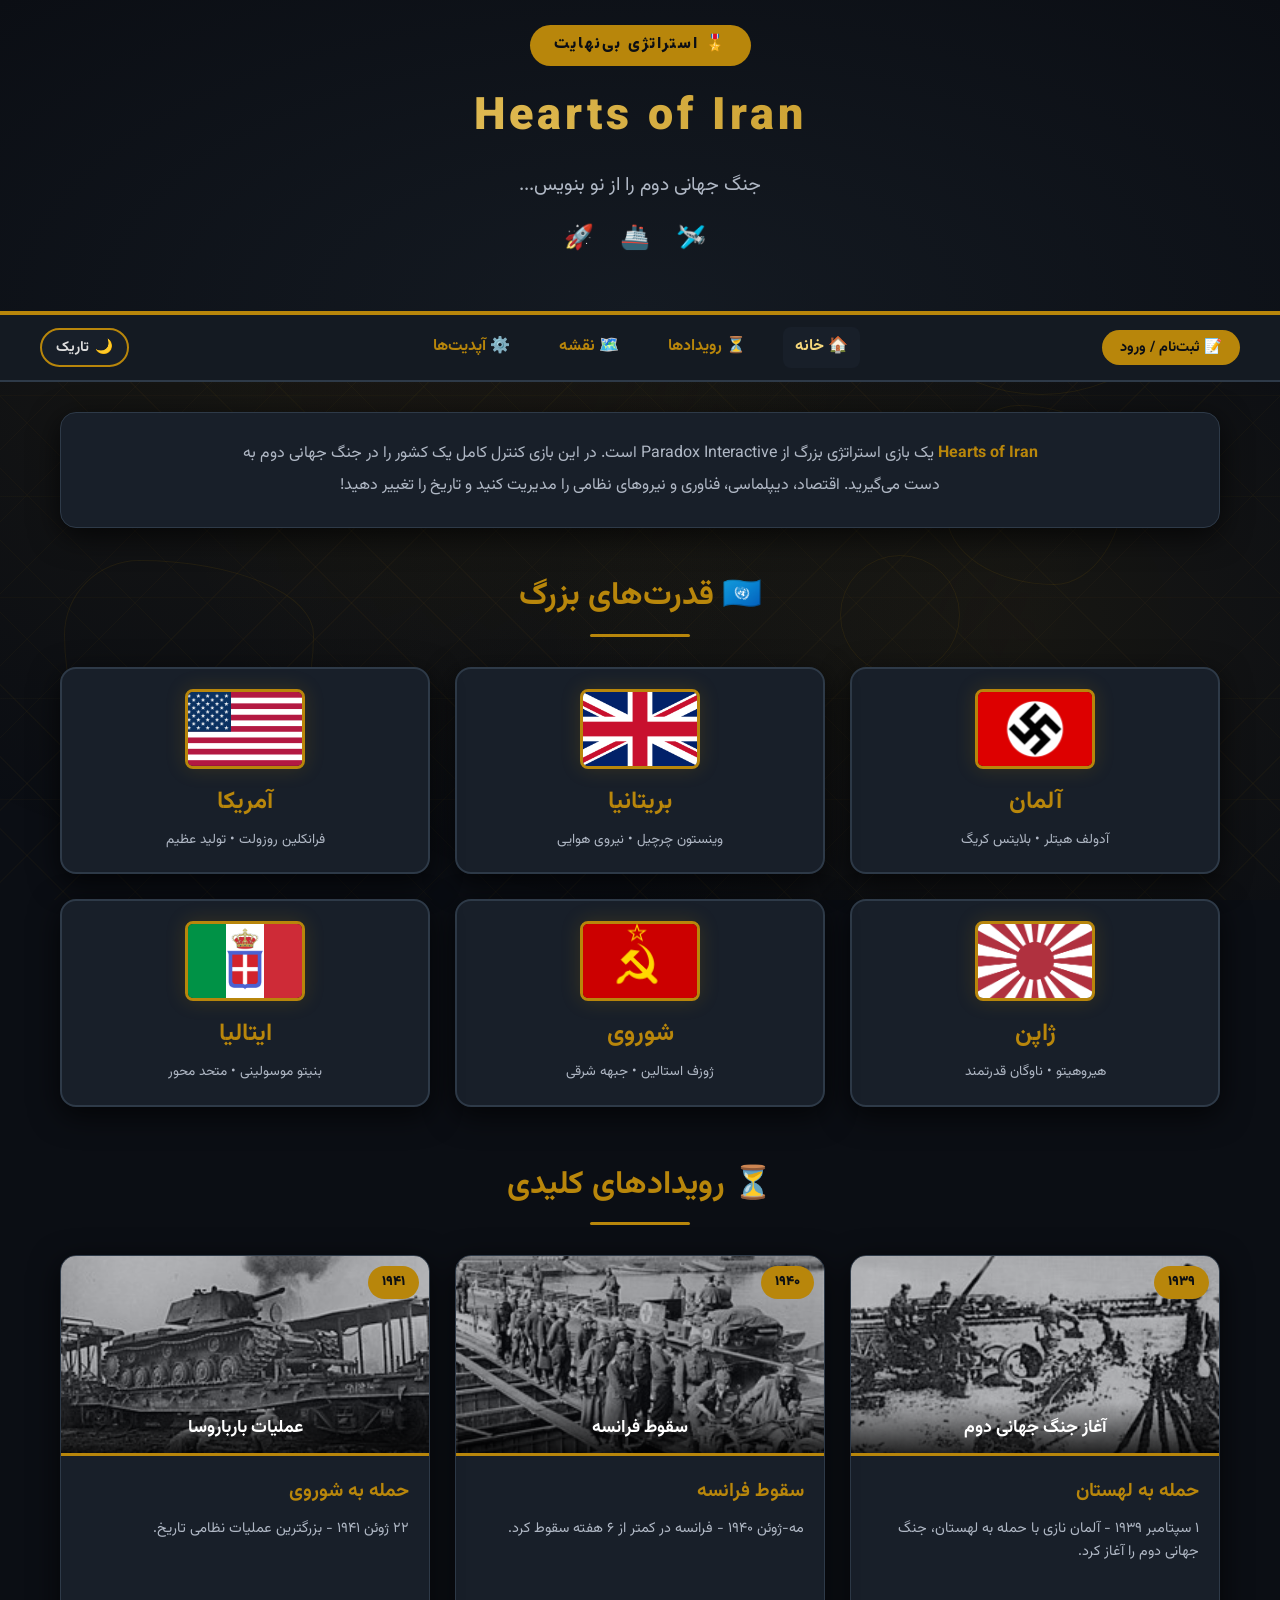
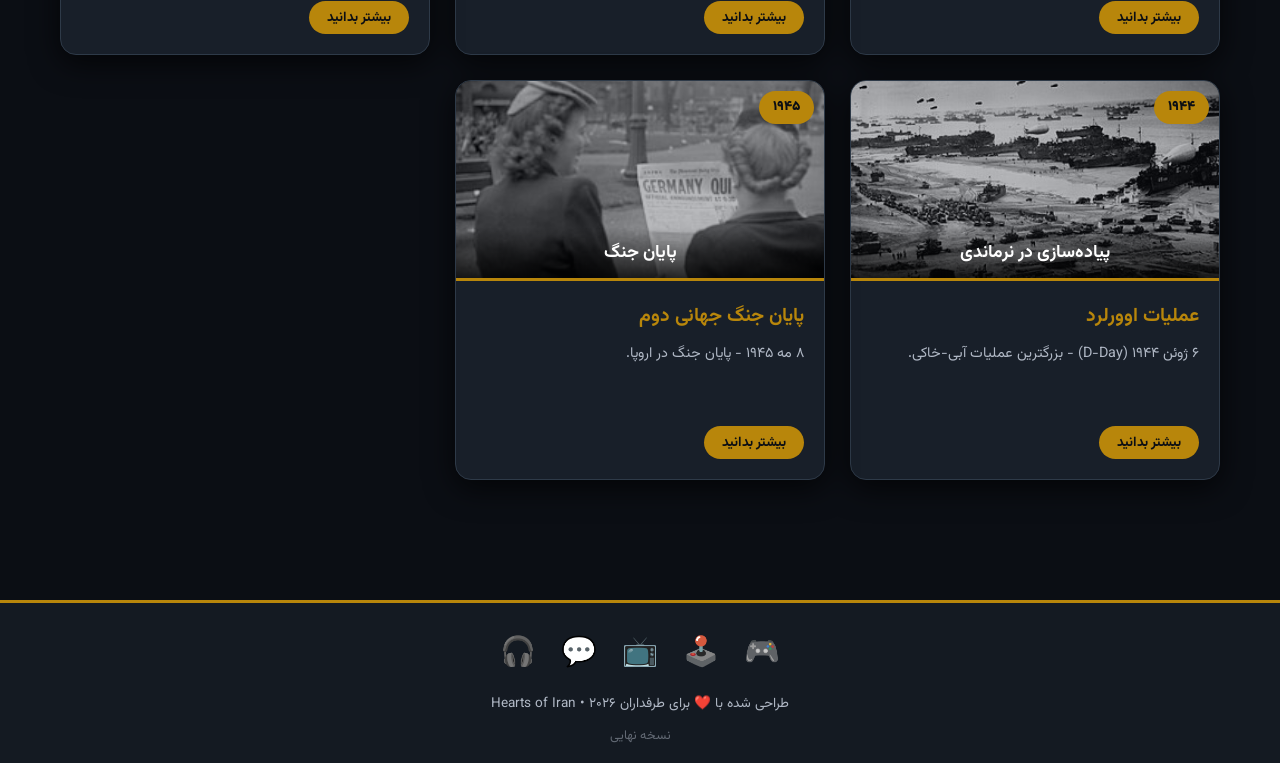
==== commit e5b2f1ca: "Update index.html" ====
--- a/index.html
+++ b/index.html
@@ -3,9 +3,10 @@
 <head>
     <meta charset="UTF-8" />
     <meta name="viewport" content="width=device-width, initial-scale=1.0" />
-    <title>Hearts of Iran</title>
+    <title>Hearts of Iran | صفحه اصلی</title>
     <link href="https://fonts.googleapis.com/css2?family=Orbitron:wght@400;700;900&family=Vazirmatn:wght@400;700;900&display=swap" rel="stylesheet" />
-    <link rel="stylesheet" href="style.css" />
+    <link rel="stylesheet" href="css/style.css" />
+    <link rel="stylesheet" href="css/home.css" />
 </head>
 <body>
 
@@ -25,7 +26,9 @@
         <div class="badge">🎖️ استراتژی بی‌نهایت</div>
         <h1>Hearts of Iran</h1>
         <div class="subtitle">جنگ جهانی دوم را از نو بنویس...</div>
-        <div class="hero-icons">🛩️ 🚢 🚀</div>
+        <div style="margin-top:15px; font-size:1.5rem; letter-spacing:10px;">
+            🛩️ 🚢 🚀
+        </div>
     </header>
 
     <!-- ============================================================
@@ -34,9 +37,9 @@
     <nav>
         <div class="nav-container">
             <div class="nav-left">
-                <button class="register-btn-nav" id="registerBtnNav">📝 ثبت‌نام / ورود</button>
+                <button class="register-btn-nav" id="registerBtnNav" style="background:var(--gold); color:#0b0e14; border:none; border-radius:50px; padding:6px 18px; font-size:0.9rem; cursor:pointer; font-weight:700; font-family:inherit; display:flex; align-items:center; gap:6px;">📝 ثبت‌نام / ورود</button>
                 <button class="user-btn-nav" id="userBtnNav">👤</button>
-                <button class="chat-btn-nav" id="chatBtnNav">💬 چت روم</button>
+                <button class="user-btn-nav" id="chatBtnNav" style="border:2px solid var(--gold); background:var(--bg-card); color:var(--text-primary);">💬 چت روم</button>
             </div>
             <div class="nav-center">
                 <a href="#" class="active" data-target="home">🏠 خانه</a>
@@ -260,7 +263,7 @@
                         <option value="فرانسه">فرانسه</option>
                     </select>
 
-                    <button type="submit" id="authSubmitBtn">⚡ ساخت اکانت</button>
+                    <button type="submit" class="btn" id="authSubmitBtn">⚡ ساخت اکانت</button>
                     <div class="success-msg" id="successMsg">✅ اکانت شما با موفقیت ساخته شد!</div>
                     <div class="success-msg" id="loginSuccessMsg" style="display:none;">✅ ورود با موفقیت انجام شد!</div>
                 </form>
@@ -273,134 +276,7 @@
             </div>
         </div>
 
-        <!-- ===== DASHBOARD ===== -->
-        <div id="dashboardSection" class="dashboard">
-            <div class="dashboard-bg" id="dashboardBg"></div>
-
-            <div class="welcome-banner animate-on-load">
-                <img src="" alt="پرچم کشور" class="country-flag" id="countryFlag" />
-                <h2>👋 خوش آمدید، <span id="dashboardUsername">کاربر</span>!</h2>
-                <p>به پنل کاربری خود خوش آمدید.</p>
-                <div class="country-badge" id="countryBadge">🎖️ کشور مورد علاقه: آلمان</div>
-            </div>
-
-            <div class="dashboard-grid">
-                <div class="dashboard-card" onclick="openSettings()">
-                    <span class="icon">⚙️</span>
-                    <h4>تنظیمات</h4>
-                    <p>تغییر نام کاربری، رمز عبور و کشور</p>
-                </div>
-                <div class="dashboard-card" onclick="openAdminPanel()" id="adminPanelBtn" style="display:none;">
-                    <span class="icon">🛡️</span>
-                    <h4>پنل مدیریت</h4>
-                    <p>مدیریت کاربران و تنظیمات</p>
-                </div>
-                <div class="dashboard-card" onclick="openLogout()">
-                    <span class="icon">🚪</span>
-                    <h4>خروج از حساب کاربری</h4>
-                    <p>از حساب کاربری خود خارج شوید</p>
-                </div>
-            </div>
-        </div>
-
-        <!-- ===== CHAT ROOM ===== -->
-        <div id="chatSection" class="chat-room">
-            <div class="chat-container">
-                <div class="chat-users" id="chatUsersList">
-                    <div class="users-title">👥 کاربران آنلاین</div>
-                    <div id="usersListContainer">
-                        <!-- توسط جاوااسکریپت پر میشه -->
-                    </div>
-                </div>
-
-                <div class="chat-main">
-                    <div class="chat-header">
-                        <span class="chat-title">💬 چت روم</span>
-                        <button class="chat-close" onclick="closeChat()">✕</button>
-                    </div>
-                    <div class="chat-messages" id="chatMessages">
-                        <!-- توسط جاوااسکریپت پر میشه -->
-                    </div>
-                    <div class="chat-input-area">
-                        <input type="text" id="chatInput" placeholder="پیام خود را بنویسید..." />
-                        <button class="send-btn" id="sendChatBtn">📤</button>
-                    </div>
-                </div>
-            </div>
-        </div>
-
-        <!-- ===== ADMIN PANEL ===== -->
-        <div id="adminPanel" class="admin-panel">
-            <div class="admin-header">
-                <h2>🛡️ پنل مدیریت</h2>
-                <p>مدیریت کاربران سایت</p>
-                <button class="close-admin" onclick="closeAdminPanel()">❌ بستن پنل</button>
-            </div>
-
-            <div class="admin-content">
-                <h3>👥 لیست کاربران</h3>
-                <div id="adminUsersList">
-                    <!-- توسط جاوااسکریپت پر میشه -->
-                </div>
-            </div>
-        </div>
-
     </main>
-
-    <!-- ============================================================
-    LOGOUT OVERLAY
-    ============================================================ -->
-    <div class="logout-overlay" id="logoutOverlay">
-        <div class="logout-box">
-            <span class="logout-icon">😞</span>
-            <h3>آیا مطمئن هستید؟</h3>
-            <p>آیا واقعاً می‌خواهید از حساب کاربری خود خارج شوید؟</p>
-            <div class="logout-buttons">
-                <button class="btn-yes" id="logoutConfirmBtn">بله، مطمئنم</button>
-                <button class="btn-no" id="logoutCancelBtn">نه، در این حساب می‌مانم</button>
-            </div>
-        </div>
-    </div>
-
-    <!-- ============================================================
-    SETTINGS OVERLAY
-    ============================================================ -->
-    <div class="settings-overlay" id="settingsOverlay" onclick="closeSettings()"></div>
-    <div class="settings-panel" id="settingsPanel">
-        <div class="form-box animate-on-load">
-            <button class="close-settings" onclick="closeSettings()">✕</button>
-            <h3>⚙️ تنظیمات حساب کاربری</h3>
-
-            <form id="settingsForm">
-                <label>👤 نام کاربری جدید</label>
-                <input type="text" id="settingsUsername" placeholder="نام کاربری جدید" />
-                <div class="error-msg" id="settingsUsernameError">این نام قبلاً ثبت شده یا نامعتبر است.</div>
-
-                <hr class="divider" />
-
-                <label>🔒 رمز عبور جدید (اختیاری)</label>
-                <input type="password" id="settingsPassword" placeholder="رمز عبور جدید (حداقل ۶ کاراکتر)" />
-                <div class="error-msg" id="settingsPasswordError">رمز عبور باید حداقل ۶ کاراکتر باشد.</div>
-
-                <hr class="divider" />
-
-                <label>🎖️ تغییر کشور مورد علاقه</label>
-                <select id="settingsCountry">
-                    <option value="آلمان">آلمان</option>
-                    <option value="بریتانیا">بریتانیا</option>
-                    <option value="آمریکا">آمریکا</option>
-                    <option value="شوروی">شوروی</option>
-                    <option value="ژاپن">ژاپن</option>
-                    <option value="ایتالیا">ایتالیا</option>
-                    <option value="فرانسه">فرانسه</option>
-                </select>
-
-                <button type="submit" style="margin-top:15px;">💾 ذخیره تغییرات</button>
-                <div class="settings-success" id="settingsSuccess">✅ تغییرات با موفقیت ذخیره شد!</div>
-                <div class="settings-error" id="settingsError">❌ خطا در ذخیره تغییرات!</div>
-            </form>
-        </div>
-    </div>
 
     <!-- ============================================================
     FOOTER
@@ -420,7 +296,10 @@
     <!-- ============================================================
     SCRIPTS
     ============================================================ -->
-    <script src="script.js"></script>
+    <script src="js/config.js"></script>
+    <script src="js/api.js"></script>
+    <script src="js/auth.js"></script>
+    <script src="js/home.js"></script>
 
 </body>
 </html>
--- a/css/style.css
+++ b/css/style.css
@@ -0,0 +1,272 @@
+/* ============================================================
+   RESET & BASE (مشترک بین همه صفحات)
+   ============================================================ */
+* {
+    margin: 0;
+    padding: 0;
+    box-sizing: border-box;
+}
+
+:root {
+    --bg-primary: #0b0e14;
+    --bg-secondary: #141a22;
+    --bg-card: #181f29;
+    --bg-input: #0b0e14;
+    --text-primary: #ddd;
+    --text-secondary: #b0b8c5;
+    --gold: #b8860b;
+    --gold-light: #f5d77b;
+    --border-color: #2e3a48;
+    --shadow: 0 8px 30px rgba(0, 0, 0, 0.7);
+    --transition: 0.3s ease;
+    --online-green: #44ff88;
+    --offline-gray: #666;
+    --admin-color: #ff6b35;
+    --owner-color: #ffd700;
+}
+
+[data-theme="light"] {
+    --bg-primary: #f0ede8;
+    --bg-secondary: #e8e3da;
+    --bg-card: #dcd5ca;
+    --bg-input: #fff8f0;
+    --text-primary: #1a1a1a;
+    --text-secondary: #3a3a3a;
+    --border-color: #b8a99a;
+    --shadow: 0 8px 30px rgba(0, 0, 0, 0.15);
+}
+
+body {
+    font-family: 'Vazirmatn', 'Tahoma', sans-serif;
+    background: var(--bg-primary);
+    color: var(--text-primary);
+    line-height: 1.8;
+    transition: background var(--transition), color var(--transition);
+    min-height: 100vh;
+    overflow-x: hidden;
+}
+
+::-webkit-scrollbar { width: 8px; }
+::-webkit-scrollbar-track { background: var(--bg-secondary); }
+::-webkit-scrollbar-thumb { background: var(--gold); border-radius: 10px; }
+
+/* ============================================================
+   NAVBAR (مشترک)
+   ============================================================ */
+nav {
+    background: var(--bg-secondary);
+    padding: 12px 25px;
+    border-bottom: 2px solid var(--border-color);
+    position: sticky;
+    top: 0;
+    z-index: 999;
+    backdrop-filter: blur(6px);
+}
+
+.nav-container {
+    display: flex;
+    justify-content: center;
+    align-items: center;
+    max-width: 1200px;
+    margin: 0 auto;
+    position: relative;
+}
+
+.nav-left {
+    position: absolute;
+    right: 0;
+    display: flex;
+    align-items: center;
+    gap: 8px;
+}
+
+.nav-center {
+    display: flex;
+    align-items: center;
+    gap: 25px;
+    flex-wrap: wrap;
+}
+
+.nav-right {
+    position: absolute;
+    left: 0;
+    display: flex;
+    align-items: center;
+    gap: 10px;
+}
+
+nav a {
+    color: var(--gold);
+    text-decoration: none;
+    font-weight: 700;
+    font-size: 1rem;
+    transition: all var(--transition);
+    padding: 6px 12px;
+    border-radius: 6px;
+    cursor: pointer;
+}
+
+nav a:hover { color: var(--gold-light); transform: scale(1.05); }
+nav a.active { color: var(--gold-light); background: var(--bg-card); border-radius: 8px; }
+
+.theme-toggle-nav {
+    background: var(--bg-card);
+    color: var(--text-primary);
+    border: 2px solid var(--gold);
+    border-radius: 50px;
+    padding: 6px 14px;
+    font-size: 0.9rem;
+    cursor: pointer;
+    font-weight: 700;
+    display: flex;
+    align-items: center;
+    gap: 6px;
+    font-family: inherit;
+}
+
+.theme-toggle-nav:hover { transform: scale(1.05); border-color: var(--gold-light); box-shadow: 0 0 20px var(--gold); }
+
+.user-btn-nav {
+    background: var(--gold);
+    color: #0b0e14;
+    border: none;
+    border-radius: 50px;
+    padding: 6px 18px;
+    font-size: 0.9rem;
+    cursor: pointer;
+    font-weight: 700;
+    font-family: inherit;
+    display: none;
+    align-items: center;
+    gap: 6px;
+}
+
+.user-btn-nav:hover { transform: scale(1.05); box-shadow: 0 0 20px var(--gold); }
+.user-btn-nav.show { display: flex; }
+
+/* ============================================================
+   BUTTONS & FORMS (مشترک)
+   ============================================================ */
+.btn {
+    background: var(--gold);
+    color: #0b0e14;
+    font-weight: 900;
+    padding: 14px 28px;
+    border: none;
+    border-radius: 40px;
+    font-size: 1.1rem;
+    cursor: pointer;
+    transition: all var(--transition);
+    width: 100%;
+    font-family: inherit;
+}
+
+.btn:hover {
+    background: var(--gold-light);
+    transform: scale(1.03);
+    box-shadow: 0 0 40px rgba(245, 215, 123, 0.4);
+}
+
+input, select {
+    width: 100%;
+    padding: 12px 16px;
+    margin: 6px 0 14px;
+    background: var(--bg-input);
+    border: 2px solid var(--border-color);
+    border-radius: 12px;
+    color: var(--text-primary);
+    font-size: 0.95rem;
+    font-family: inherit;
+    transition: all var(--transition);
+}
+
+input:focus, select:focus {
+    border-color: var(--gold);
+    outline: none;
+    box-shadow: 0 0 20px rgba(184, 134, 11, 0.2);
+}
+
+input.error { border-color: #ff4444; }
+input.success { border-color: #44ff88; }
+
+label { font-weight: 700; color: var(--gold); font-size: 0.95rem; display: block; margin-top: 10px; }
+
+.error-msg {
+    color: #ff4444;
+    font-size: 0.8rem;
+    margin-top: -8px;
+    margin-bottom: 10px;
+    display: none;
+    font-weight: 700;
+}
+
+.error-msg.show { display: block; }
+
+.success-msg {
+    background: rgba(68, 255, 136, 0.3);
+    color: #44ff88;
+    padding: 12px;
+    border-radius: 14px;
+    margin-top: 15px;
+    display: none;
+    font-weight: 700;
+    text-align: center;
+    border: 2px solid #44ff88;
+}
+
+.success-msg.show { display: block; }
+
+/* ============================================================
+   HEADER (مشترک)
+   ============================================================ */
+.hero {
+    background: radial-gradient(ellipse at bottom, var(--bg-secondary) 0%, var(--bg-primary) 100%);
+    padding: 25px 20px 50px;
+    text-align: center;
+    border-bottom: 4px solid var(--gold);
+    position: relative;
+    overflow: hidden;
+}
+
+.hero h1 {
+    font-size: 2.8rem;
+    font-weight: 900;
+    background: linear-gradient(45deg, var(--gold-light), var(--gold));
+    -webkit-background-clip: text;
+    -webkit-text-fill-color: transparent;
+    letter-spacing: 4px;
+}
+
+.hero .subtitle {
+    font-size: 1.2rem;
+    color: var(--text-secondary);
+    margin-top: 10px;
+}
+
+.hero .badge {
+    display: inline-block;
+    background: var(--gold);
+    color: #0b0e14;
+    padding: 6px 24px;
+    border-radius: 40px;
+    font-weight: 900;
+    font-size: 1rem;
+    letter-spacing: 2px;
+    margin-bottom: 12px;
+}
+
+/* ============================================================
+   RESPONSIVE (مشترک)
+   ============================================================ */
+@media (max-width: 768px) {
+    .nav-container { flex-direction: column; gap: 10px; padding: 5px 0; }
+    .nav-left { position: relative; right: auto; }
+    .nav-right { position: relative; left: auto; }
+    .nav-center { gap: 8px; justify-content: center; }
+    .theme-toggle-nav, .user-btn-nav { font-size: 0.75rem; padding: 4px 12px; }
+}
+
+@media (max-width: 480px) {
+    .hero h1 { font-size: 1.6rem; }
+    nav a { font-size: 0.7rem; padding: 3px 6px; }
+}
--- a/css/home.css
+++ b/css/home.css
@@ -0,0 +1,413 @@
+/* ============================================================
+   HOME PAGE STYLES
+   ============================================================ */
+
+/* ============================================================
+   SHAPES (پس‌زمینه)
+   ============================================================ */
+.shape {
+    position: fixed;
+    border: 1px solid rgba(184, 134, 11, 0.1);
+    pointer-events: none;
+    z-index: -1;
+    border-radius: 50%;
+}
+
+.shape-1 {
+    width: 350px; height: 350px;
+    top: 5%; right: 5%;
+    animation: float 20s ease-in-out infinite;
+}
+.shape-2 {
+    width: 250px; height: 250px;
+    bottom: 10%; left: 5%;
+    animation: float 25s ease-in-out infinite reverse;
+    border-radius: 30% 70% 50% 50% / 30% 30% 70% 70%;
+}
+.shape-3 {
+    width: 180px; height: 180px;
+    top: 45%; right: 12%;
+    animation: float 18s ease-in-out infinite 2s;
+    border-radius: 40% 60% 40% 60% / 60% 40% 60% 40%;
+}
+.shape-4 {
+    width: 120px; height: 120px;
+    bottom: 25%; right: 25%;
+    animation: float 22s ease-in-out infinite 1s;
+    border-radius: 50%;
+}
+.shape-5 {
+    width: 300px; height: 300px;
+    top: 2%; left: 15%;
+    animation: float 30s ease-in-out infinite 3s;
+    border-radius: 50%;
+}
+
+@keyframes float {
+    0%, 100% { transform: translate(0, 0) rotate(0deg); }
+    25% { transform: translate(25px, -35px) rotate(5deg); }
+    50% { transform: translate(-15px, 25px) rotate(-3deg); }
+    75% { transform: translate(35px, 15px) rotate(7deg); }
+}
+
+body::before {
+    content: '';
+    position: fixed;
+    top: 0; left: 0; right: 0; bottom: 0;
+    z-index: -1;
+    pointer-events: none;
+    background:
+        repeating-linear-gradient(45deg, transparent, transparent 50px, rgba(184, 134, 11, 0.04) 50px, rgba(184, 134, 11, 0.04) 51px),
+        repeating-linear-gradient(-45deg, transparent, transparent 50px, rgba(184, 134, 11, 0.04) 50px, rgba(184, 134, 11, 0.04) 51px),
+        radial-gradient(circle at 20% 30%, rgba(184, 134, 11, 0.08) 0%, transparent 50%),
+        radial-gradient(circle at 80% 70%, rgba(184, 134, 11, 0.07) 0%, transparent 40%),
+        radial-gradient(circle at 50% 50%, rgba(184, 134, 11, 0.05) 0%, transparent 60%),
+        repeating-linear-gradient(0deg, transparent, transparent 100px, rgba(184, 134, 11, 0.03) 100px, rgba(184, 134, 11, 0.03) 101px);
+}
+
+/* ============================================================
+   ANIMATIONS
+   ============================================================ */
+@keyframes fadeInUp {
+    from { opacity: 0; transform: translateY(30px); }
+    to { opacity: 1; transform: translateY(0); }
+}
+
+@keyframes slideDown {
+    from { opacity: 0; transform: translateY(-30px) scale(0.95); }
+    to { opacity: 1; transform: translateY(0) scale(1); }
+}
+
+@keyframes pulseGlow {
+    0%, 100% { box-shadow: 0 0 20px var(--gold); }
+    50% { box-shadow: 0 0 50px var(--gold-light); }
+}
+
+.animate-on-load {
+    animation: fadeInUp 0.6s ease forwards;
+    opacity: 0;
+}
+
+/* ============================================================
+   CONTAINER
+   ============================================================ */
+.container {
+    max-width: 1200px;
+    margin: 0 auto;
+    padding: 30px 20px;
+}
+
+.section-title {
+    font-size: 2rem;
+    color: var(--gold);
+    text-align: center;
+    margin-bottom: 30px;
+    position: relative;
+}
+
+.section-title::after {
+    content: "";
+    display: block;
+    width: 100px;
+    height: 3px;
+    background: var(--gold);
+    margin: 8px auto 0;
+    border-radius: 10px;
+}
+
+/* ============================================================
+   ABOUT SECTION
+   ============================================================ */
+.about-section {
+    background: var(--bg-card);
+    padding: 25px 30px;
+    border-radius: 16px;
+    border: 1px solid var(--border-color);
+    margin: 0 0 40px 0;
+    text-align: center;
+    box-shadow: var(--shadow);
+}
+
+.about-section p {
+    color: var(--text-secondary);
+    font-size: 1rem;
+    max-width: 800px;
+    margin: 0 auto;
+    line-height: 2;
+}
+
+.about-section p strong { color: var(--gold); }
+
+/* ============================================================
+   FACTION CARDS (قدرت‌ها)
+   ============================================================ */
+.factions {
+    display: grid;
+    grid-template-columns: repeat(3, 1fr);
+    gap: 25px;
+    margin-bottom: 50px;
+}
+
+.faction-card {
+    background: var(--bg-card);
+    padding: 20px 15px;
+    border-radius: 16px;
+    text-align: center;
+    border: 2px solid var(--border-color);
+    transition: all var(--transition);
+    box-shadow: var(--shadow);
+    position: relative;
+    overflow: hidden;
+}
+
+.faction-card:hover {
+    transform: translateY(-10px) scale(1.02);
+    border-color: var(--gold);
+    box-shadow: 0 12px 40px rgba(184, 134, 11, 0.3);
+}
+
+.faction-card .card-bg {
+    position: absolute;
+    top: 0; left: 0;
+    width: 100%; height: 100%;
+    background-size: cover;
+    background-position: center;
+    opacity: 0;
+    transition: opacity 0.5s ease;
+    z-index: 0;
+    filter: blur(2px);
+}
+
+.faction-card .card-bg::after {
+    content: '';
+    position: absolute;
+    top: 0; left: 0;
+    width: 100%; height: 100%;
+    background: rgba(0, 0, 0, 0.4);
+}
+
+.faction-card:hover .card-bg { opacity: 0.6; filter: blur(1px); }
+
+.faction-card .flag-container,
+.faction-card h3,
+.faction-card p { position: relative; z-index: 1; }
+
+.faction-card .flag-container {
+    width: 120px;
+    height: 80px;
+    margin: 0 auto 12px;
+    border: 3px solid var(--gold);
+    border-radius: 8px;
+    overflow: hidden;
+    box-shadow: 0 0 20px rgba(184, 134, 11, 0.2);
+}
+
+.faction-card .flag-container img { width: 100%; height: 100%; object-fit: cover; }
+.faction-card h3 { color: var(--gold); font-size: 1.5rem; margin-top: 8px; }
+.faction-card p { color: var(--text-secondary); font-size: 0.85rem; margin-top: 4px; }
+
+/* ============================================================
+   EVENT CARDS (رویدادها)
+   ============================================================ */
+.event-cards {
+    display: grid;
+    grid-template-columns: repeat(auto-fit, minmax(280px, 1fr));
+    gap: 25px;
+    margin: 30px 0 50px;
+}
+
+.event-card {
+    background: var(--bg-card);
+    border-radius: 16px;
+    overflow: hidden;
+    border: 1px solid var(--border-color);
+    transition: all var(--transition);
+    box-shadow: var(--shadow);
+    display: flex;
+    flex-direction: column;
+    min-height: 400px;
+}
+
+.event-card:hover {
+    transform: translateY(-8px);
+    border-color: var(--gold);
+    box-shadow: 0 12px 40px rgba(184, 134, 11, 0.2);
+}
+
+.event-card .event-image {
+    width: 100%;
+    height: 200px;
+    position: relative;
+    border-bottom: 3px solid var(--gold);
+    overflow: hidden;
+    flex-shrink: 0;
+    background: var(--bg-secondary);
+}
+
+.event-card .event-image img { width: 100%; height: 100%; object-fit: cover; opacity: 0.7; }
+
+.event-card .event-image .year-badge {
+    position: absolute;
+    top: 10px; right: 10px;
+    background: var(--gold);
+    color: #0b0e14;
+    padding: 4px 14px;
+    border-radius: 20px;
+    font-weight: 900;
+    font-size: 0.85rem;
+    z-index: 2;
+}
+
+.event-card .event-image .overlay {
+    position: absolute;
+    bottom: 0; left: 0; right: 0;
+    padding: 10px;
+    background: linear-gradient(transparent, rgba(0, 0, 0, 0.8));
+    color: #fff;
+    font-weight: 700;
+    text-align: center;
+    font-size: 1.1rem;
+    z-index: 2;
+}
+
+.event-card .event-body {
+    padding: 18px 20px 20px;
+    flex-grow: 1;
+    display: flex;
+    flex-direction: column;
+}
+
+.event-card .event-body h4 { color: var(--gold); font-size: 1.2rem; margin-bottom: 8px; }
+.event-card .event-body p { color: var(--text-secondary); font-size: 0.9rem; line-height: 1.6; flex-grow: 1; }
+
+.event-card .event-body .detail-hidden {
+    max-height: 0;
+    overflow: hidden;
+    transition: max-height 0.5s ease, margin 0.3s ease;
+}
+
+.event-card .event-body .detail-hidden.show { max-height: 200px; margin-top: 12px; }
+
+.event-card .event-body .detail-hidden .detail-box {
+    background: var(--bg-primary);
+    padding: 12px 16px;
+    border-radius: 10px;
+    border-right: 3px solid var(--gold);
+    font-size: 0.9rem;
+    color: var(--text-secondary);
+}
+
+.event-card .event-body .event-toggle {
+    margin-top: 10px;
+    background: var(--gold);
+    color: #0b0e14;
+    border: none;
+    padding: 6px 18px;
+    border-radius: 20px;
+    cursor: pointer;
+    font-weight: 700;
+    font-size: 0.85rem;
+    align-self: flex-start;
+    font-family: inherit;
+}
+
+.event-card .event-body .event-toggle:hover { background: var(--gold-light); transform: scale(1.05); }
+
+/* ============================================================
+   REGISTER / LOGIN SECTION
+   ============================================================ */
+.register-section {
+    display: none;
+    animation: slideDown 0.4s ease;
+    margin: 20px 0 40px;
+}
+
+.register-section.active { display: block; }
+
+.form-box {
+    background: var(--bg-secondary);
+    padding: 35px 30px;
+    border-radius: 30px;
+    border: 1px solid var(--border-color);
+    max-width: 500px;
+    margin: 0 auto;
+    box-shadow: var(--shadow);
+}
+
+.form-box h2 {
+    color: var(--gold);
+    text-align: center;
+    margin-bottom: 20px;
+    font-size: 1.6rem;
+}
+
+.switch-auth { text-align: center; margin-top: 20px; }
+
+.switch-btn {
+    background: transparent;
+    color: var(--gold-light);
+    border: 2px solid var(--gold);
+    border-radius: 50px;
+    padding: 10px 24px;
+    font-size: 0.95rem;
+    cursor: pointer;
+    font-weight: 700;
+    font-family: inherit;
+    width: 100%;
+}
+
+.switch-btn:hover {
+    background: var(--gold);
+    color: #0b0e14;
+    transform: scale(1.02);
+}
+
+.switch-btn.login-btn { background: var(--gold); color: #0b0e14; }
+
+/* ============================================================
+   FOOTER
+   ============================================================ */
+footer {
+    background: var(--bg-secondary);
+    padding: 25px 20px 15px;
+    text-align: center;
+    border-top: 3px solid var(--gold);
+    margin-top: 40px;
+}
+
+footer .socials {
+    display: flex;
+    justify-content: center;
+    gap: 25px;
+    font-size: 1.8rem;
+    margin-bottom: 12px;
+}
+
+footer .socials span { cursor: default; filter: grayscale(0.3); transition: 0.3s; }
+footer .socials span:hover { transform: scale(1.4) rotate(10deg); filter: grayscale(0); }
+footer p { color: var(--text-secondary); font-size: 0.85rem; }
+
+.home-section { display: block; }
+.home-section.hidden { display: none; }
+
+/* ============================================================
+   RESPONSIVE
+   ============================================================ */
+@media (max-width: 768px) {
+    .factions { grid-template-columns: repeat(2, 1fr); }
+    .shape-1, .shape-2, .shape-3, .shape-4, .shape-5 { display: none; }
+}
+
+@media (max-width: 650px) {
+    .hero h1 { font-size: 2rem; }
+    .factions { grid-template-columns: 1fr 1fr; gap: 15px; }
+    .event-cards { grid-template-columns: 1fr; }
+    .faction-card .flag-container { width: 90px; height: 60px; }
+    .about-section { padding: 18px 15px; }
+}
+
+@media (max-width: 450px) {
+    .factions { grid-template-columns: 1fr; }
+    .hero h1 { font-size: 1.6rem; }
+    .section-title { font-size: 1.4rem; }
+}
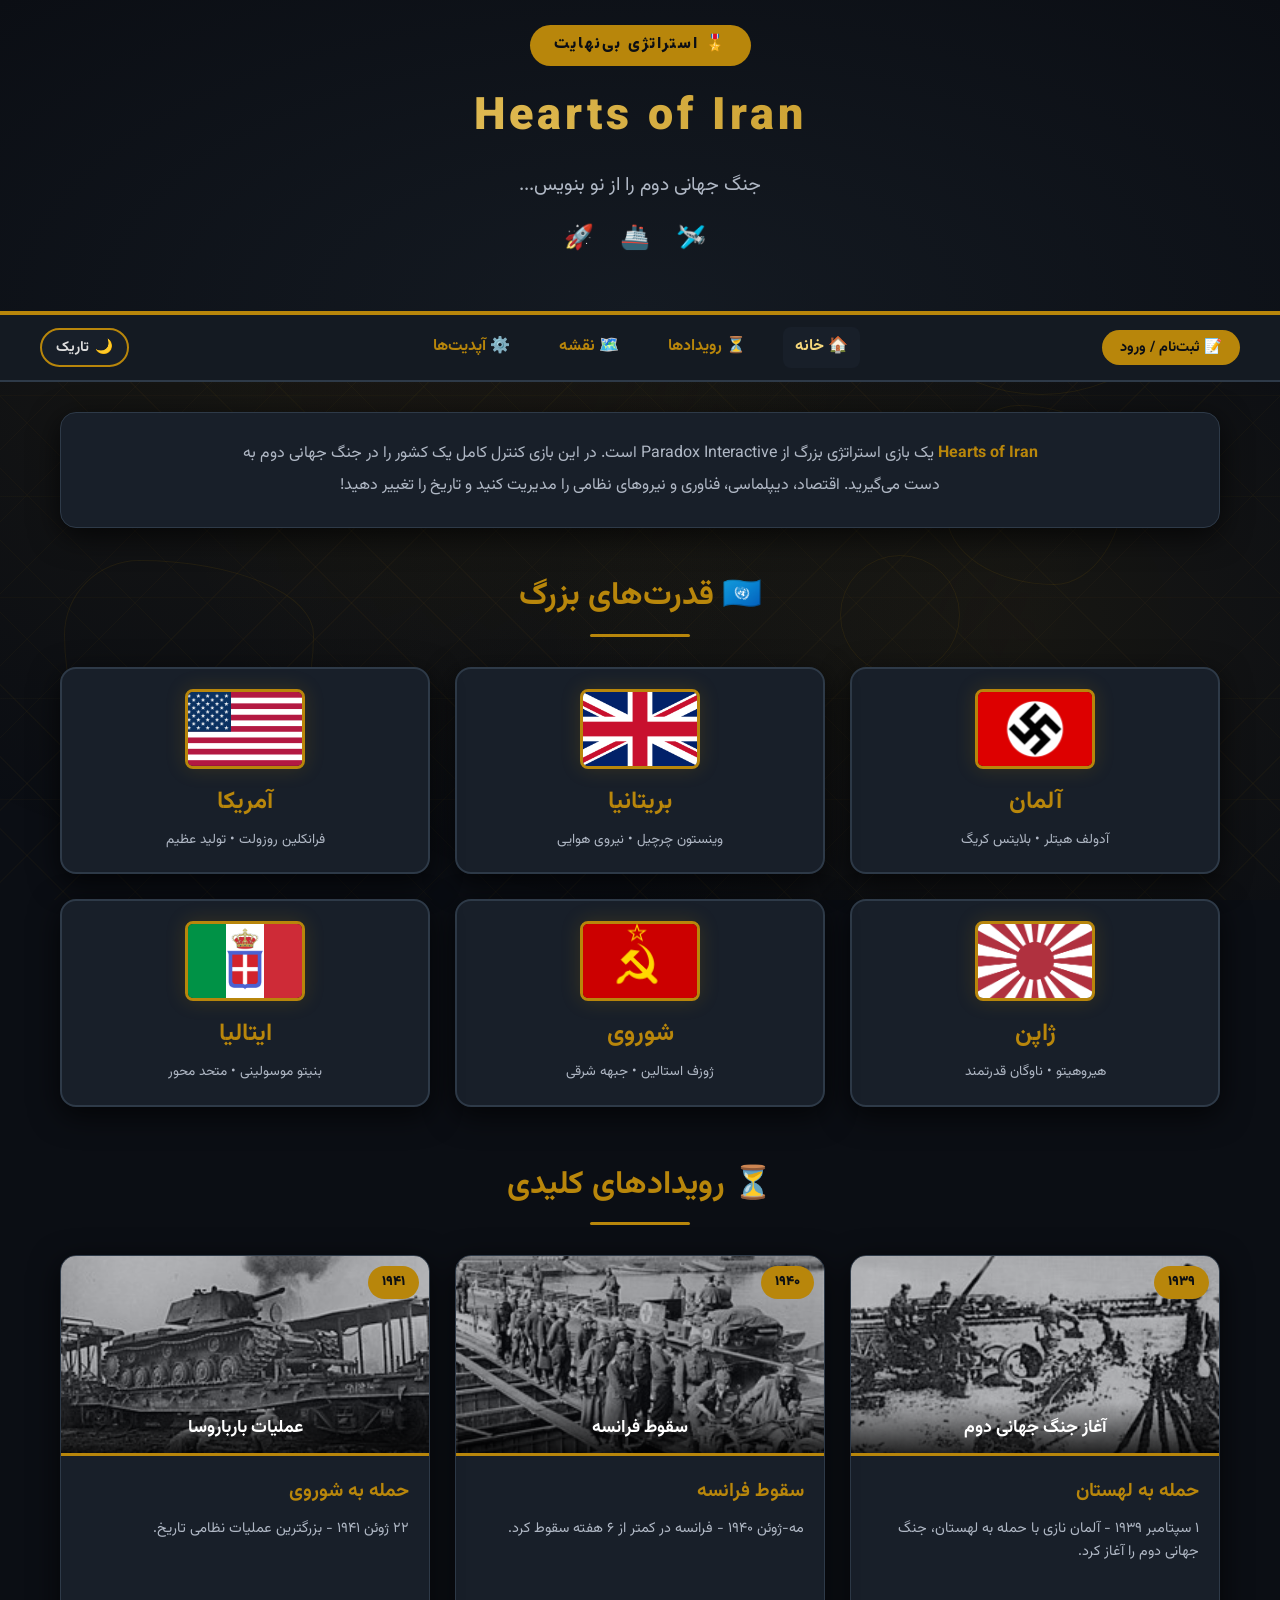
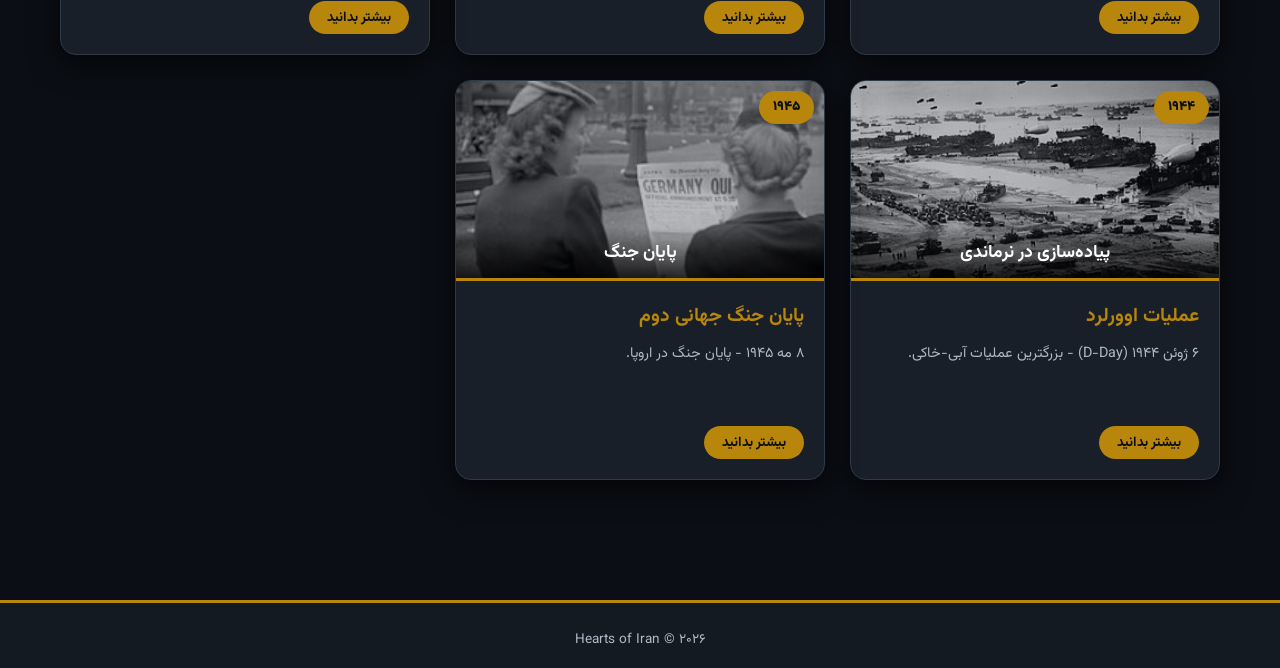
==== commit 377b025a: "Update index.html" ====
--- a/index.html
+++ b/index.html
@@ -282,15 +282,7 @@
     FOOTER
     ============================================================ -->
     <footer>
-        <div class="socials">
-            <span>🎮</span>
-            <span>🕹️</span>
-            <span>📺</span>
-            <span>💬</span>
-            <span>🎧</span>
-        </div>
-        <p>طراحی شده با ❤️ برای طرفداران Hearts of Iran • ۲۰۲۶</p>
-        <p style="margin-top:8px; font-size:0.8rem; color:var(--text-secondary); opacity:0.5;">نسخه نهایی</p>
+    <p style="color:var(--text-secondary); font-size:0.85rem;">Hearts of Iran © ۲۰۲۶</p>
     </footer>
 
     <!-- ============================================================
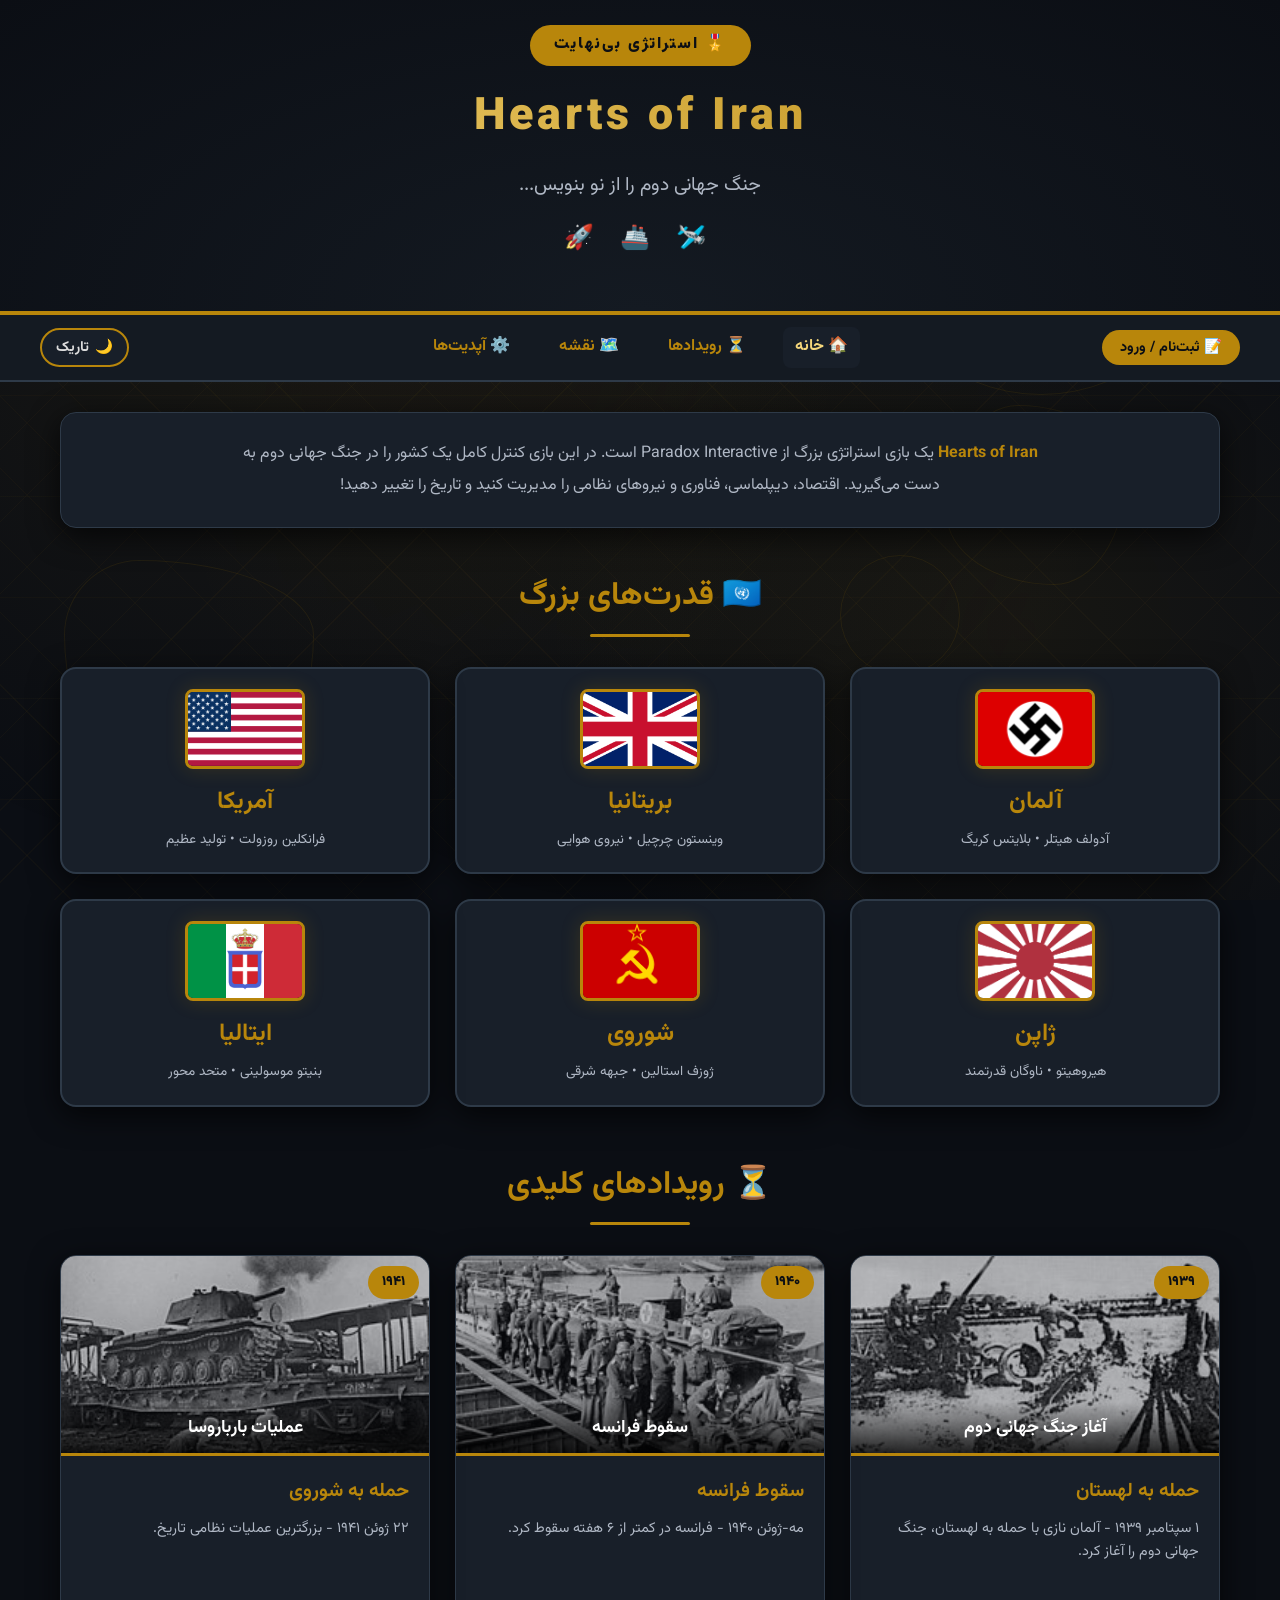
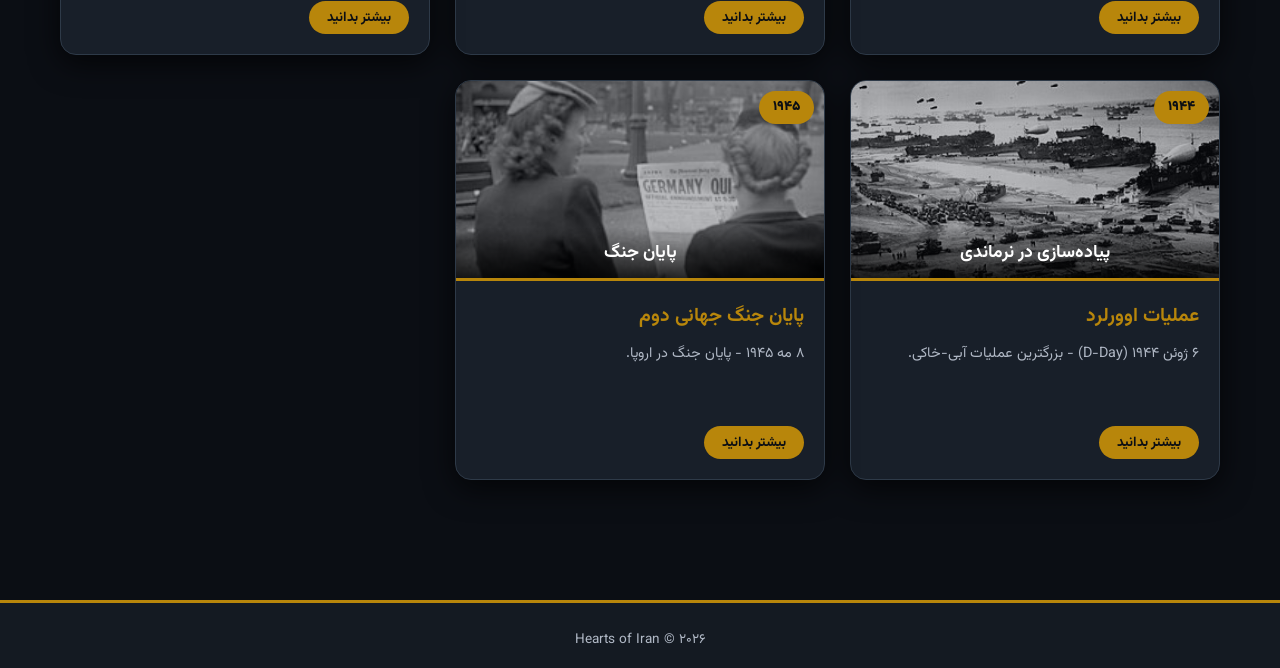
==== commit bff9bde4: "Update index.html" ====
--- a/index.html
+++ b/index.html
@@ -3,15 +3,16 @@
 <head>
     <meta charset="UTF-8" />
     <meta name="viewport" content="width=device-width, initial-scale=1.0" />
-    <title>Hearts of Iran | صفحه اصلی</title>
+    <title>Hearts of Iran</title>
     <link href="https://fonts.googleapis.com/css2?family=Orbitron:wght@400;700;900&family=Vazirmatn:wght@400;700;900&display=swap" rel="stylesheet" />
     <link rel="stylesheet" href="css/style.css" />
     <link rel="stylesheet" href="css/home.css" />
+    <link rel="stylesheet" href="css/chat.css" />
 </head>
 <body>
 
     <!-- ============================================================
-    SHAPES (پس‌زمینه)
+    SHAPES
     ============================================================ -->
     <div class="shape shape-1"></div>
     <div class="shape shape-2"></div>
@@ -63,7 +64,7 @@
 
         <!-- ===== HOME SECTION ===== -->
         <div id="homeSection" class="home-section">
-            <div class="animate-on-load about-section">
+            <div class="about-section">
                 <p>
                     <strong>Hearts of Iran</strong> یک بازی استراتژی بزرگ از Paradox Interactive است.
                     در این بازی کنترل کامل یک کشور را در جنگ جهانی دوم به دست می‌گیرید.
@@ -71,9 +72,9 @@
                 </p>
             </div>
 
-            <h2 class="section-title animate-on-load">🇺🇳 قدرت‌های بزرگ</h2>
+            <h2 class="section-title">🇺🇳 قدرت‌های بزرگ</h2>
             <div class="factions">
-                <div class="faction-card animate-on-load">
+                <div class="faction-card">
                     <div class="card-bg" style="background-image: url('images/germany-bg.jpg');"></div>
                     <div class="flag-container">
                         <img src="images/germany-flag.png" alt="پرچم آلمان" />
@@ -81,7 +82,7 @@
                     <h3>آلمان</h3>
                     <p>آدولف هیتلر • بلایتس کریگ</p>
                 </div>
-                <div class="faction-card animate-on-load">
+                <div class="faction-card">
                     <div class="card-bg" style="background-image: url('images/uk-bg.jpg');"></div>
                     <div class="flag-container">
                         <img src="images/uk-flag.png" alt="پرچم بریتانیا" />
@@ -89,7 +90,7 @@
                     <h3>بریتانیا</h3>
                     <p>وینستون چرچیل • نیروی هوایی</p>
                 </div>
-                <div class="faction-card animate-on-load">
+                <div class="faction-card">
                     <div class="card-bg" style="background-image: url('images/usa-bg.jpg');"></div>
                     <div class="flag-container">
                         <img src="images/usa-flag.png" alt="پرچم آمریکا" />
@@ -97,7 +98,7 @@
                     <h3>آمریکا</h3>
                     <p>فرانکلین روزولت • تولید عظیم</p>
                 </div>
-                <div class="faction-card animate-on-load">
+                <div class="faction-card">
                     <div class="card-bg" style="background-image: url('images/japan-bg.jpg');"></div>
                     <div class="flag-container">
                         <img src="images/japan-flag.png" alt="پرچم ژاپن" />
@@ -105,7 +106,7 @@
                     <h3>ژاپن</h3>
                     <p>هیروهیتو • ناوگان قدرتمند</p>
                 </div>
-                <div class="faction-card animate-on-load">
+                <div class="faction-card">
                     <div class="card-bg" style="background-image: url('images/soviet-bg.jpg');"></div>
                     <div class="flag-container">
                         <img src="images/soviet-flag.png" alt="پرچم شوروی" />
@@ -113,7 +114,7 @@
                     <h3>شوروی</h3>
                     <p>ژوزف استالین • جبهه شرقی</p>
                 </div>
-                <div class="faction-card animate-on-load">
+                <div class="faction-card">
                     <div class="card-bg" style="background-image: url('images/italy-bg.jpg');"></div>
                     <div class="flag-container">
                         <img src="images/italy-flag.png" alt="پرچم ایتالیا" />
@@ -123,8 +124,8 @@
                 </div>
             </div>
 
-            <h2 class="section-title animate-on-load" id="eventsSection">⏳ رویدادهای کلیدی</h2>
-            <div class="event-cards animate-on-load">
+            <h2 class="section-title" id="eventsSection">⏳ رویدادهای کلیدی</h2>
+            <div class="event-cards">
                 <div class="event-card">
                     <div class="event-image">
                         <img src="images/ww2-start.jpg" alt="آغاز جنگ" />
@@ -138,7 +139,6 @@
                             <div class="detail-box">
                                 این حمله باعث شد بریتانیا و فرانسه به آلمان اعلام جنگ کنند.
                                 لهستان در کمتر از یک ماه سقوط کرد و کشورهای بالتیک تحت تأثیر قرار گرفتند.
-                                تاکتیک بلیتس‌کریگ برای اولین بار در این جنگ استفاده شد.
                             </div>
                         </div>
                         <button class="event-toggle">بیشتر بدانید</button>
@@ -157,8 +157,6 @@
                         <div class="detail-hidden">
                             <div class="detail-box">
                                 آلمان با استفاده از تاکتیک "بلیتس‌کریگ" از طریق جنگل‌های آردن به فرانسه حمله کرد.
-                                فرانسه سقوط کرد و آلمان کنترل بخش بزرگی از اروپای غربی را به دست گرفت.
-                                نیروهای بریتانیایی از دانکرک عقب‌نشینی کردند.
                             </div>
                         </div>
                         <button class="event-toggle">بیشتر بدانید</button>
@@ -177,8 +175,6 @@
                         <div class="detail-hidden">
                             <div class="detail-box">
                                 آلمان با بیش از ۳ میلیون سرباز به شوروی حمله کرد.
-                                این بزرگترین عملیات نظامی تاریخ بود.
-                                با رسیدن زمستان و مقاومت شوروی، پیشروی متوقف شد.
                             </div>
                         </div>
                         <button class="event-toggle">بیشتر بدانید</button>
@@ -196,9 +192,7 @@
                         <p>۶ ژوئن ۱۹۴۴ (D-Day) - بزرگترین عملیات آبی-خاکی.</p>
                         <div class="detail-hidden">
                             <div class="detail-box">
-                                متفقین با پیاده‌سازی در سواحل نرماندی فرانسه، جبهه غربی را باز کردند.
-                                این عملیات با نام "اوورلرد" بزرگترین عملیات آبی-خاکی تاریخ بود.
-                                پس از چند ماه نبرد، متفقین موفق به آزادسازی پاریس شدند.
+                                متفقین با پیاده‌سازی در سواحل نرماندی، جبهه غربی را باز کردند.
                             </div>
                         </div>
                         <button class="event-toggle">بیشتر بدانید</button>
@@ -217,19 +211,17 @@
                         <div class="detail-hidden">
                             <div class="detail-box">
                                 پس از سقوط برلین و خودکشی هیتلر، آلمان تسلیم شد.
-                                در اوت ۱۹۴۵، آمریکا با پرتاب بمب‌های اتمی بر هیروشیما و ناکازاکی،
-                                جنگ را در اقیانوس آرام نیز به پایان رساند.
-                            </div>
-                        </div>
-                        <button class="event-toggle">بیشتر بدانید</button>
-                    </div>
-                </div>
-            </div>
-        </div>
-
-        <!-- ===== REGISTER / LOGIN ===== -->
+                            </div>
+                        </div>
+                        <button class="event-toggle">بیشتر بدانید</button>
+                    </div>
+                </div>
+            </div>
+        </div>
+
+        <!-- ===== REGISTER / LOGIN SECTION ===== -->
         <div id="registerSection" class="register-section">
-            <div class="form-box animate-on-load">
+            <div class="form-box">
                 <h2 id="authTitle">📝 ساخت اکانت جدید</h2>
                 <form id="registerForm" novalidate>
                     <div id="registerFields">
@@ -276,13 +268,87 @@
             </div>
         </div>
 
+        <!-- ===== USER PANEL SECTION ===== -->
+        <div id="userPanelSection" class="dashboard">
+            <div class="dashboard-bg" id="panelBg"></div>
+
+            <div class="welcome-banner">
+                <img src="" alt="پرچم کشور" class="country-flag" id="panelFlag" />
+                <h2>👋 خوش آمدید، <span id="panelUsername">کاربر</span>!</h2>
+                <p>به پنل کاربری خود خوش آمدید.</p>
+                <div class="country-badge" id="panelCountry">🎖️ کشور مورد علاقه: آلمان</div>
+            </div>
+
+            <div class="dashboard-grid">
+                <div class="dashboard-card" onclick="window.location.href='chat.html'">
+                    <span class="icon">💬</span>
+                    <h4>چت روم</h4>
+                    <p>گفت‌وگو با سایر کاربران</p>
+                </div>
+                <div class="dashboard-card" onclick="panelSettings()">
+                    <span class="icon">⚙️</span>
+                    <h4>تنظیمات</h4>
+                    <p>تغییر نام کاربری، رمز عبور و کشور</p>
+                </div>
+                <div class="dashboard-card" onclick="window.location.href='chat.html'">
+                    <span class="icon">🛡️</span>
+                    <h4>پنل مدیریت</h4>
+                    <p>مدیریت کاربران</p>
+                </div>
+                <div class="dashboard-card" onclick="panelLogout()">
+                    <span class="icon">🚪</span>
+                    <h4>خروج از حساب کاربری</h4>
+                    <p>از حساب کاربری خود خارج شوید</p>
+                </div>
+            </div>
+        </div>
+
     </main>
 
     <!-- ============================================================
+    SETTINGS OVERLAY
+    ============================================================ -->
+    <div class="settings-overlay" id="settingsOverlay" onclick="closeSettings()"></div>
+    <div class="settings-panel" id="settingsPanel">
+        <div class="form-box">
+            <button class="close-settings" onclick="closeSettings()">✕</button>
+            <h3>⚙️ تنظیمات حساب کاربری</h3>
+
+            <form id="settingsForm">
+                <label>👤 نام کاربری جدید</label>
+                <input type="text" id="settingsUsername" placeholder="نام کاربری جدید" />
+                <div class="error-msg" id="settingsUsernameError">این نام قبلاً ثبت شده یا نامعتبر است.</div>
+
+                <hr class="divider" />
+
+                <label>🔒 رمز عبور جدید (اختیاری)</label>
+                <input type="password" id="settingsPassword" placeholder="رمز عبور جدید (حداقل ۶ کاراکتر)" />
+                <div class="error-msg" id="settingsPasswordError">رمز عبور باید حداقل ۶ کاراکتر باشد.</div>
+
+                <hr class="divider" />
+
+                <label>🎖️ تغییر کشور مورد علاقه</label>
+                <select id="settingsCountry">
+                    <option value="آلمان">آلمان</option>
+                    <option value="بریتانیا">بریتانیا</option>
+                    <option value="آمریکا">آمریکا</option>
+                    <option value="شوروی">شوروی</option>
+                    <option value="ژاپن">ژاپن</option>
+                    <option value="ایتالیا">ایتالیا</option>
+                    <option value="فرانسه">فرانسه</option>
+                </select>
+
+                <button type="submit" class="btn" style="margin-top:15px;">💾 ذخیره تغییرات</button>
+                <div class="settings-success" id="settingsSuccess">✅ تغییرات با موفقیت ذخیره شد!</div>
+            </form>
+        </div>
+    </div>
+
+    <!-- ============================================================
     FOOTER
     ============================================================ -->
     <footer>
-    <p style="color:var(--text-secondary); font-size:0.85rem;">Hearts of Iran © ۲۰۲۶</p>
+        <p style="color:var(--text-secondary); font-size:0.85rem;">Hearts of Iran © ۲۰۲۶</p>
     </footer>
 
     <!-- ============================================================
--- a/css/chat.css
+++ b/css/chat.css
@@ -0,0 +1,577 @@
+/* ============================================================
+   CHAT PAGE & DASHBOARD STYLES
+   ============================================================ */
+
+/* ============================================================
+   DASHBOARD SECTION
+   ============================================================ */
+.dashboard {
+    display: none;
+    animation: slideDown 0.4s ease;
+    margin: 20px 0 40px;
+    position: relative;
+    min-height: 400px;
+}
+
+.dashboard.active { display: block; }
+
+.dashboard .dashboard-bg {
+    position: fixed;
+    top: 0; left: 0;
+    width: 100%; height: 100%;
+    z-index: -1;
+    opacity: 0.15;
+    background-size: cover;
+    background-position: center;
+    filter: blur(3px);
+    pointer-events: none;
+}
+
+.dashboard .dashboard-bg::after {
+    content: '';
+    position: absolute;
+    top: 0; left: 0; right: 0; bottom: 0;
+    background: radial-gradient(ellipse at center, transparent 40%, var(--bg-primary) 100%);
+}
+
+.dashboard .welcome-banner {
+    background: linear-gradient(135deg, var(--bg-card), var(--bg-secondary));
+    padding: 25px 30px;
+    border-radius: 16px;
+    border: 2px solid var(--gold);
+    margin-bottom: 30px;
+    text-align: center;
+    box-shadow: var(--shadow);
+    position: relative;
+    overflow: hidden;
+}
+
+.dashboard .welcome-banner .country-flag {
+    width: 60px;
+    height: 40px;
+    border-radius: 8px;
+    border: 2px solid var(--gold);
+    margin: 0 auto 10px;
+    object-fit: cover;
+    display: block;
+}
+
+.dashboard .welcome-banner h2 {
+    color: var(--gold);
+    font-size: 1.8rem;
+}
+
+.dashboard .welcome-banner p { color: var(--text-secondary); font-size: 1rem; margin-top: 5px; }
+
+.dashboard .welcome-banner .country-badge {
+    display: inline-block;
+    background: var(--gold);
+    color: #0b0e14;
+    padding: 4px 20px;
+    border-radius: 30px;
+    font-weight: 700;
+    font-size: 0.9rem;
+    margin-top: 8px;
+}
+
+.dashboard-grid {
+    display: grid;
+    grid-template-columns: repeat(auto-fit, minmax(200px, 1fr));
+    gap: 20px;
+}
+
+.dashboard-card {
+    background: var(--bg-card);
+    padding: 20px 15px;
+    border-radius: 16px;
+    border: 1px solid var(--border-color);
+    transition: all var(--transition);
+    box-shadow: var(--shadow);
+    cursor: pointer;
+    text-align: center;
+}
+
+.dashboard-card:hover {
+    transform: translateY(-8px);
+    border-color: var(--gold);
+    box-shadow: 0 12px 40px rgba(184, 134, 11, 0.2);
+}
+
+.dashboard-card .icon { font-size: 2.5rem; display: block; margin-bottom: 8px; }
+.dashboard-card h4 { color: var(--gold); font-size: 1.1rem; margin-bottom: 4px; }
+.dashboard-card p { color: var(--text-secondary); font-size: 0.8rem; }
+
+/* ============================================================
+   CHAT ROOM SECTION
+   ============================================================ */
+.chat-room {
+    display: none;
+    animation: slideDown 0.4s ease;
+    margin: 20px 0 40px;
+    min-height: 500px;
+}
+
+.chat-room.active { display: block; }
+
+.chat-container {
+    display: flex;
+    gap: 25px;
+    background: var(--bg-secondary);
+    border-radius: 16px;
+    border: 1px solid var(--border-color);
+    overflow: hidden;
+    box-shadow: var(--shadow);
+    min-height: 500px;
+    max-height: 600px;
+}
+
+/* لیست کاربران */
+.chat-users {
+    width: 280px;
+    background: var(--bg-card);
+    border-left: 1px solid var(--border-color);
+    padding: 15px 10px;
+    overflow-y: auto;
+    flex-shrink: 0;
+}
+
+.chat-users .users-title {
+    color: var(--gold);
+    font-size: 0.9rem;
+    text-align: center;
+    padding-bottom: 12px;
+    border-bottom: 2px solid var(--border-color);
+    margin-bottom: 12px;
+}
+
+.chat-users .user-item {
+    display: flex;
+    align-items: center;
+    gap: 10px;
+    padding: 8px 12px;
+    border-radius: 8px;
+    margin-bottom: 2px;
+}
+
+.chat-users .user-item:hover { background: var(--bg-primary); }
+
+.chat-users .user-item .status-dot {
+    width: 10px;
+    height: 10px;
+    border-radius: 50%;
+    flex-shrink: 0;
+}
+
+.chat-users .user-item .status-dot.online {
+    background: var(--online-green);
+    box-shadow: 0 0 10px rgba(68, 255, 136, 0.3);
+}
+
+.chat-users .user-item .status-dot.offline { background: var(--offline-gray); }
+
+.chat-users .user-item .username { font-size: 0.9rem; color: var(--text-primary); font-weight: 500; }
+
+.chat-users .user-item .user-role {
+    font-size: 0.65rem;
+    padding: 1px 8px;
+    border-radius: 12px;
+    margin-right: auto;
+    font-weight: 700;
+}
+
+.chat-users .user-item .user-role.owner { background: var(--owner-color); color: #0b0e14; }
+.chat-users .user-item .user-role.admin { background: var(--admin-color); color: #fff; }
+
+.chat-users .divider {
+    border: none;
+    border-top: 1px solid var(--border-color);
+    margin: 10px 0;
+    opacity: 0.5;
+}
+
+/* بخش پیام‌ها */
+.chat-main {
+    flex: 1;
+    display: flex;
+    flex-direction: column;
+    padding: 15px 20px;
+    background: var(--bg-primary);
+    min-width: 0;
+}
+
+.chat-main .chat-header {
+    display: flex;
+    justify-content: space-between;
+    align-items: center;
+    padding-bottom: 12px;
+    border-bottom: 2px solid var(--border-color);
+}
+
+.chat-main .chat-header .chat-title {
+    color: var(--gold);
+    font-size: 1.1rem;
+}
+
+.chat-main .chat-header .chat-close {
+    background: var(--bg-card);
+    color: var(--text-secondary);
+    border: 1px solid var(--border-color);
+    border-radius: 50%;
+    width: 35px;
+    height: 35px;
+    font-size: 1.2rem;
+    cursor: pointer;
+    display: flex;
+    align-items: center;
+    justify-content: center;
+    font-family: inherit;
+}
+
+.chat-main .chat-header .chat-close:hover {
+    transform: rotate(90deg);
+    border-color: var(--gold);
+    color: var(--gold);
+}
+
+.chat-messages {
+    flex: 1;
+    overflow-y: auto;
+    padding: 15px 5px;
+    display: flex;
+    flex-direction: column;
+    gap: 10px;
+}
+
+.chat-messages .message {
+    max-width: 75%;
+    padding: 10px 14px;
+    border-radius: 14px;
+    background: var(--bg-card);
+    border: 1px solid var(--border-color);
+    word-wrap: break-word;
+    animation: fadeInUp 0.3s ease;
+}
+
+.chat-messages .message.own {
+    align-self: flex-end;
+    background: var(--gold);
+    color: #0b0e14;
+    border-color: var(--gold-light);
+}
+
+.chat-messages .message .msg-user {
+    font-weight: 700;
+    font-size: 0.85rem;
+    color: var(--gold-light);
+    margin-bottom: 3px;
+}
+
+.chat-messages .message.own .msg-user { color: #0b0e14; }
+
+.chat-messages .message .msg-text { font-size: 0.95rem; line-height: 1.5; }
+
+.chat-messages .message .msg-time {
+    font-size: 0.7rem;
+    color: var(--text-secondary);
+    opacity: 0.6;
+    margin-top: 4px;
+    text-align: left;
+}
+
+.chat-messages .message.own .msg-time { color: #0b0e14; opacity: 0.7; }
+
+.chat-input-area {
+    display: flex;
+    gap: 10px;
+    padding-top: 12px;
+    border-top: 2px solid var(--border-color);
+}
+
+.chat-input-area input {
+    flex: 1;
+    padding: 10px 16px;
+    background: var(--bg-input);
+    border: 2px solid var(--border-color);
+    border-radius: 30px;
+    color: var(--text-primary);
+    font-size: 0.95rem;
+    font-family: inherit;
+    outline: none;
+    margin: 0;
+}
+
+.chat-input-area input:focus { border-color: var(--gold); }
+
+.chat-input-area .send-btn {
+    background: var(--gold);
+    color: #0b0e14;
+    border: none;
+    border-radius: 50%;
+    width: 45px;
+    height: 45px;
+    font-size: 1.3rem;
+    cursor: pointer;
+    display: flex;
+    align-items: center;
+    justify-content: center;
+    flex-shrink: 0;
+    font-family: inherit;
+}
+
+.chat-input-area .send-btn:hover { transform: scale(1.05); }
+
+/* ============================================================
+   ADMIN PANEL
+   ============================================================ */
+.admin-panel {
+    display: none;
+    animation: slideDown 0.4s ease;
+    margin: 20px 0 40px;
+}
+
+.admin-panel.active { display: block; }
+
+.admin-panel .admin-header {
+    background: linear-gradient(135deg, var(--bg-card), var(--bg-secondary));
+    padding: 25px 30px;
+    border-radius: 16px;
+    border: 2px solid var(--gold);
+    margin-bottom: 30px;
+    text-align: center;
+    box-shadow: var(--shadow);
+}
+
+.admin-panel .admin-header h2 { color: var(--gold); font-size: 1.8rem; }
+.admin-panel .admin-header p { color: var(--text-secondary); font-size: 1rem; margin-top: 5px; }
+
+.admin-panel .admin-header .close-admin {
+    margin-top: 12px;
+    background: var(--bg-card);
+    color: var(--text-secondary);
+    border: 1px solid var(--border-color);
+    padding: 8px 24px;
+    border-radius: 30px;
+    cursor: pointer;
+    font-weight: 700;
+    font-size: 0.9rem;
+    font-family: inherit;
+}
+
+.admin-panel .admin-header .close-admin:hover { border-color: var(--gold); color: var(--gold); }
+
+.admin-panel .admin-content {
+    background: var(--bg-card);
+    border-radius: 16px;
+    border: 1px solid var(--border-color);
+    padding: 20px;
+    overflow-x: auto;
+}
+
+.admin-panel .admin-content h3 { color: var(--gold); margin-bottom: 15px; font-size: 1.2rem; }
+
+.admin-panel .admin-content table {
+    width: 100%;
+    border-collapse: collapse;
+    text-align: right;
+    font-size: 0.9rem;
+}
+
+.admin-panel .admin-content table th {
+    padding: 10px;
+    border-bottom: 2px solid var(--border-color);
+    color: var(--gold);
+    font-weight: 700;
+}
+
+.admin-panel .admin-content table td {
+    padding: 10px;
+    border-bottom: 1px solid var(--border-color);
+    color: var(--text-secondary);
+}
+
+.admin-panel .admin-content table .role-badge {
+    padding: 2px 12px;
+    border-radius: 20px;
+    font-size: 0.75rem;
+    font-weight: 700;
+    display: inline-block;
+}
+
+.admin-panel .admin-content table .role-badge.owner { background: var(--owner-color); color: #0b0e14; }
+.admin-panel .admin-content table .role-badge.admin { background: var(--admin-color); color: #fff; }
+.admin-panel .admin-content table .role-badge.user { background: var(--bg-primary); color: var(--text-secondary); }
+
+.admin-panel .admin-content table .action-btn {
+    padding: 4px 12px;
+    border: none;
+    border-radius: 20px;
+    font-size: 0.75rem;
+    font-weight: 700;
+    cursor: pointer;
+    font-family: inherit;
+    margin: 2px;
+}
+
+.admin-panel .admin-content table .action-btn.delete { background: #ff4444; color: #fff; }
+.admin-panel .admin-content table .action-btn.make-admin { background: var(--admin-color); color: #fff; }
+.admin-panel .admin-content table .action-btn.remove-admin { background: var(--bg-card); color: var(--text-secondary); border: 1px solid var(--border-color); }
+
+/* ============================================================
+   LOGOUT OVERLAY
+   ============================================================ */
+.logout-overlay {
+    display: none;
+    position: fixed;
+    top: 0; left: 0; right: 0; bottom: 0;
+    background: rgba(0, 0, 0, 0.7);
+    z-index: 9997;
+    backdrop-filter: blur(8px);
+    justify-content: center;
+    align-items: center;
+}
+
+.logout-overlay.active { display: flex; }
+
+.logout-box {
+    background: var(--bg-secondary);
+    padding: 40px 35px;
+    border-radius: 30px;
+    border: 2px solid var(--gold);
+    max-width: 450px;
+    width: 90%;
+    text-align: center;
+    box-shadow: 0 20px 60px rgba(0, 0, 0, 0.8);
+}
+
+.logout-box .logout-icon { font-size: 4rem; display: block; margin-bottom: 15px; }
+.logout-box h3 { color: var(--text-primary); font-size: 1.3rem; margin-bottom: 10px; }
+.logout-box p { color: var(--text-secondary); font-size: 1rem; margin-bottom: 25px; }
+
+.logout-box .logout-buttons {
+    display: flex;
+    gap: 15px;
+    justify-content: center;
+    flex-wrap: wrap;
+}
+
+.logout-box .logout-buttons button {
+    padding: 10px 25px;
+    border: none;
+    border-radius: 30px;
+    font-size: 0.95rem;
+    font-weight: 700;
+    cursor: pointer;
+    font-family: inherit;
+}
+
+.logout-box .logout-buttons .btn-yes { background: #ff4444; color: #fff; }
+.logout-box .logout-buttons .btn-no { background: var(--bg-card); color: var(--text-primary); border: 1px solid var(--border-color); }
+
+/* ============================================================
+   SETTINGS OVERLAY
+   ============================================================ */
+.settings-overlay {
+    display: none;
+    position: fixed;
+    top: 0; left: 0; right: 0; bottom: 0;
+    background: rgba(0, 0, 0, 0.7);
+    z-index: 9996;
+    backdrop-filter: blur(5px);
+}
+
+.settings-overlay.active { display: block; }
+
+.settings-panel {
+    display: none;
+    position: fixed;
+    top: 50%; left: 50%;
+    transform: translate(-50%, -50%);
+    z-index: 9997;
+    max-width: 550px;
+    width: 90%;
+}
+
+.settings-panel.active { display: block; animation: slideDown 0.4s ease; }
+
+.settings-panel .form-box {
+    background: var(--bg-secondary);
+    padding: 35px 30px;
+    border-radius: 30px;
+    border: 2px solid var(--gold);
+    box-shadow: 0 20px 60px rgba(0, 0, 0, 0.8);
+    max-width: 100%;
+    position: relative;
+}
+
+.settings-panel .form-box .close-settings {
+    position: absolute;
+    top: 15px; left: 15px;
+    background: var(--bg-card);
+    color: var(--text-secondary);
+    border: 1px solid var(--border-color);
+    border-radius: 50%;
+    width: 40px;
+    height: 40px;
+    font-size: 1.2rem;
+    cursor: pointer;
+    font-family: inherit;
+}
+
+.settings-panel .form-box .close-settings:hover {
+    transform: rotate(90deg);
+    border-color: var(--gold);
+    color: var(--gold);
+}
+
+.settings-panel .form-box h3 {
+    color: var(--gold);
+    text-align: center;
+    margin-bottom: 20px;
+    font-size: 1.4rem;
+}
+
+.settings-panel .form-box .divider {
+    border: none;
+    border-top: 2px solid var(--border-color);
+    margin: 20px 0;
+}
+
+.settings-panel .form-box .settings-success {
+    background: rgba(68, 255, 136, 0.3);
+    color: #44ff88;
+    padding: 12px;
+    border-radius: 14px;
+    margin-top: 15px;
+    display: none;
+    font-weight: 700;
+    text-align: center;
+    border: 2px solid #44ff88;
+}
+
+.settings-panel .form-box .settings-success.show { display: block; }
+
+/* ============================================================
+   RESPONSIVE
+   ============================================================ */
+@media (max-width: 768px) {
+    .chat-container { flex-direction: column-reverse; max-height: none; }
+    .chat-users { width: 100%; border-left: none; border-top: 1px solid var(--border-color); max-height: 200px; }
+    .chat-main { min-height: 400px; }
+    .admin-panel .admin-content table { font-size: 0.75rem; min-width: 600px; }
+    .logout-box { padding: 30px 20px; }
+}
+
+@media (max-width: 650px) {
+    .settings-panel { width: 95%; }
+    .settings-panel .form-box { padding: 25px 15px; }
+    .logout-box .logout-buttons { flex-direction: column; }
+    .logout-box .logout-buttons button { width: 100%; }
+    .chat-users { max-height: 150px; }
+    .chat-main { min-height: 350px; }
+    .dashboard .welcome-banner { padding: 18px 15px; }
+    .dashboard .welcome-banner h2 { font-size: 1.4rem; }
+}
+
+@media (max-width: 480px) {
+    .chat-users .user-item { padding: 5px 8px; font-size: 0.8rem; }
+}
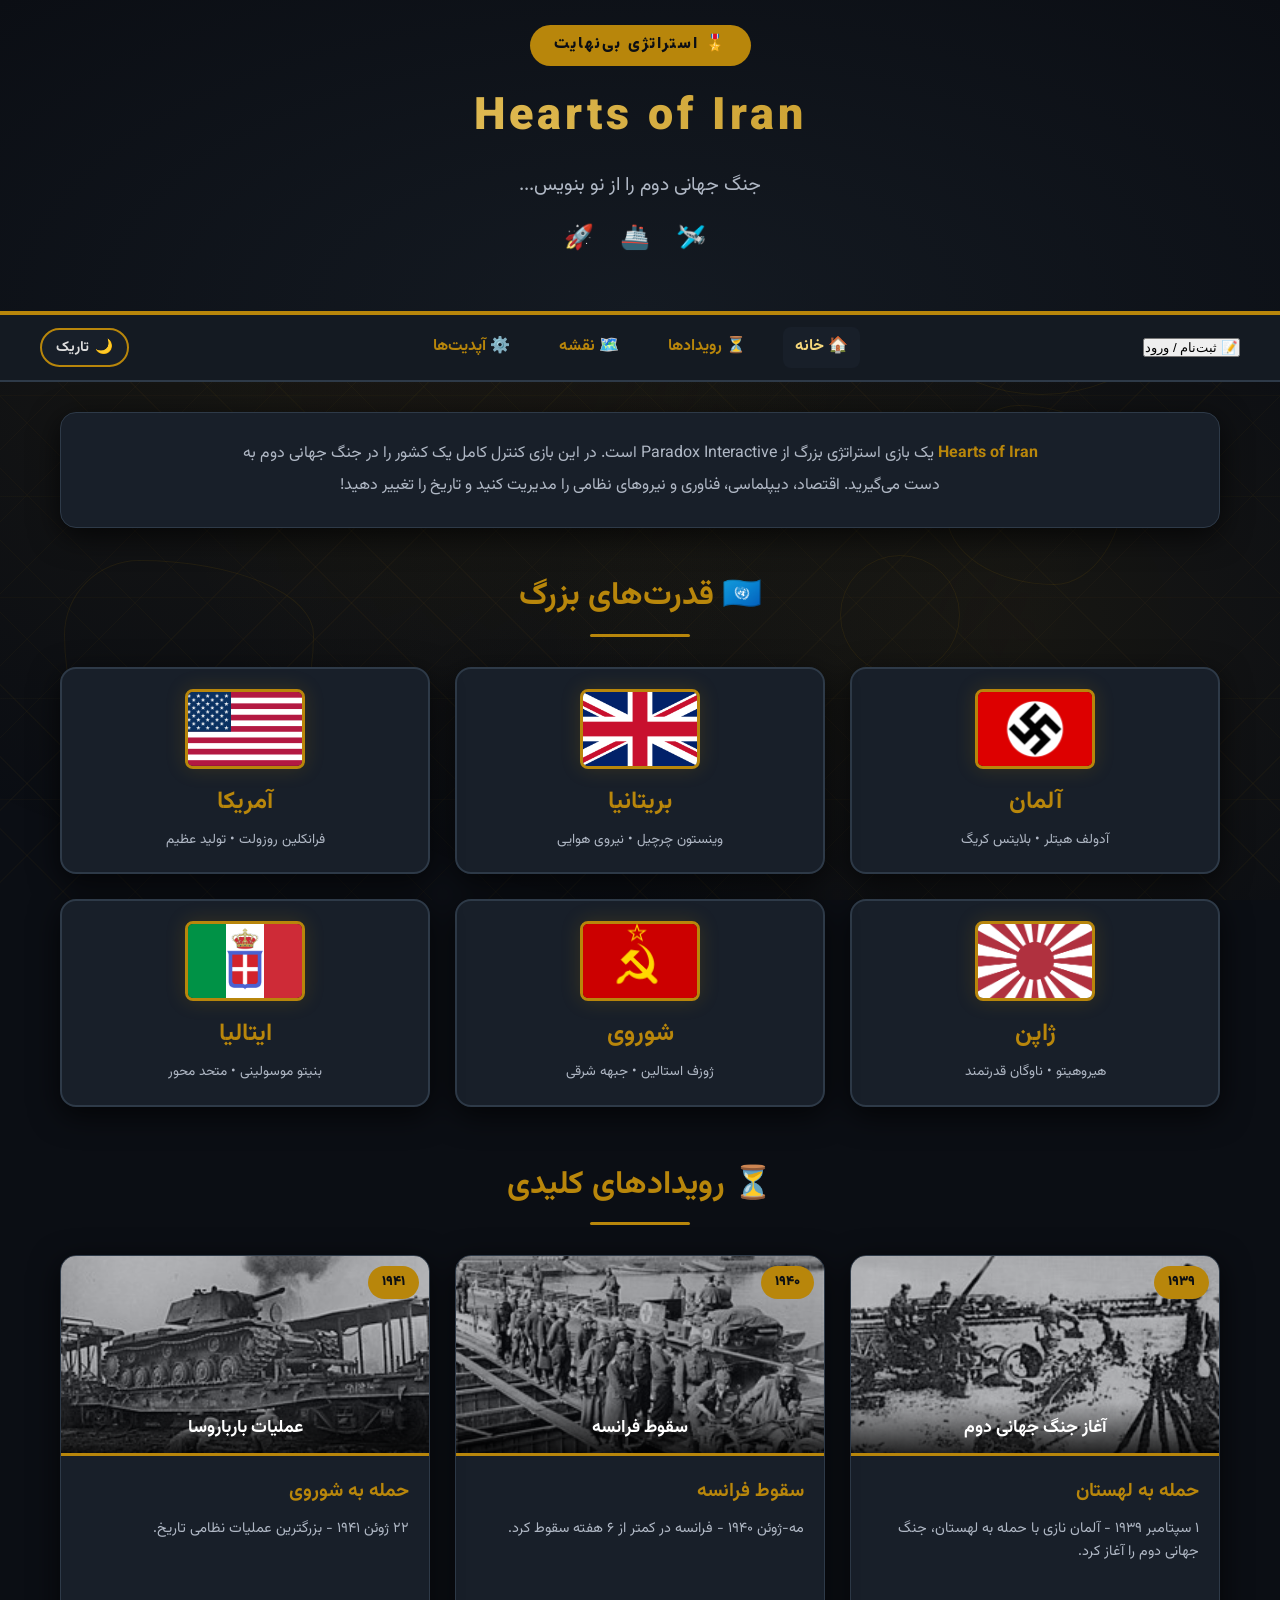
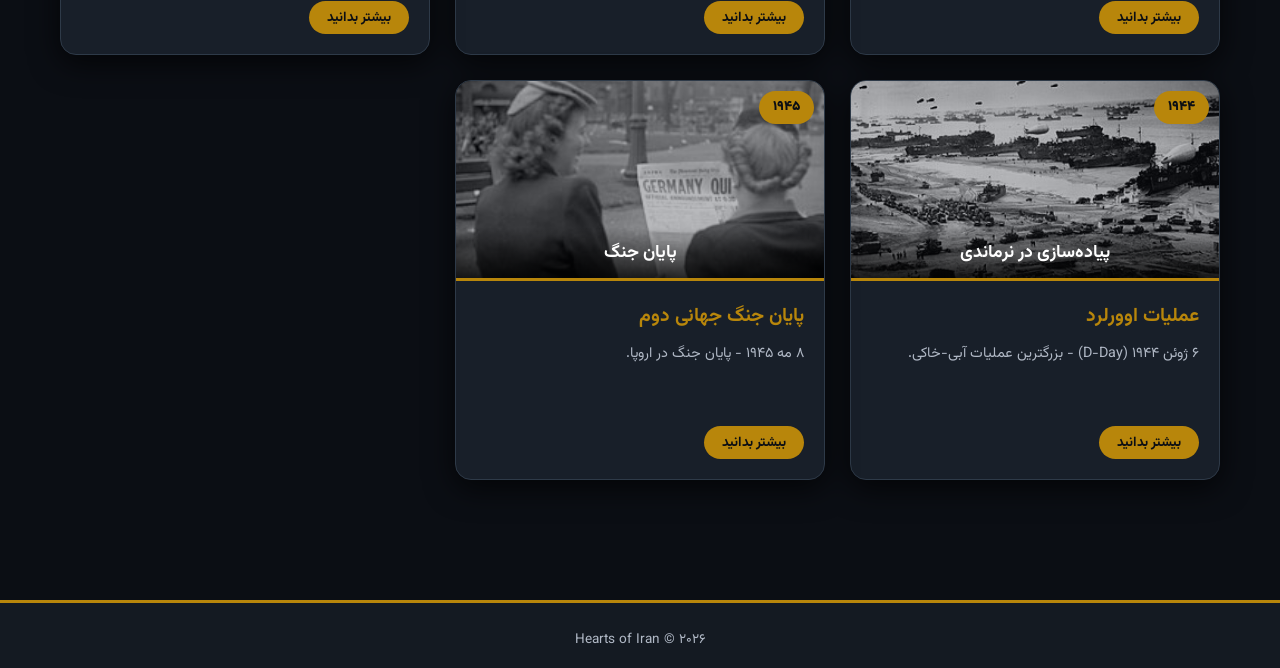
==== commit 74e0430f: "Update index.html" ====
--- a/index.html
+++ b/index.html
@@ -7,22 +7,16 @@
     <link href="https://fonts.googleapis.com/css2?family=Orbitron:wght@400;700;900&family=Vazirmatn:wght@400;700;900&display=swap" rel="stylesheet" />
     <link rel="stylesheet" href="css/style.css" />
     <link rel="stylesheet" href="css/home.css" />
-    <link rel="stylesheet" href="css/chat.css" />
+    <link rel="stylesheet" href="css/panel.css" />
 </head>
 <body>
 
-    <!-- ============================================================
-    SHAPES
-    ============================================================ -->
     <div class="shape shape-1"></div>
     <div class="shape shape-2"></div>
     <div class="shape shape-3"></div>
     <div class="shape shape-4"></div>
     <div class="shape shape-5"></div>
 
-    <!-- ============================================================
-    HEADER
-    ============================================================ -->
     <header class="hero">
         <div class="badge">🎖️ استراتژی بی‌نهایت</div>
         <h1>Hearts of Iran</h1>
@@ -32,15 +26,12 @@
         </div>
     </header>
 
-    <!-- ============================================================
-    NAVBAR
-    ============================================================ -->
     <nav>
         <div class="nav-container">
             <div class="nav-left">
-                <button class="register-btn-nav" id="registerBtnNav" style="background:var(--gold); color:#0b0e14; border:none; border-radius:50px; padding:6px 18px; font-size:0.9rem; cursor:pointer; font-weight:700; font-family:inherit; display:flex; align-items:center; gap:6px;">📝 ثبت‌نام / ورود</button>
+                <button class="register-btn-nav" id="registerBtnNav">📝 ثبت‌نام / ورود</button>
                 <button class="user-btn-nav" id="userBtnNav">👤</button>
-                <button class="user-btn-nav" id="chatBtnNav" style="border:2px solid var(--gold); background:var(--bg-card); color:var(--text-primary);">💬 چت روم</button>
+                <button class="user-btn-nav" id="chatBtnNav">💬 چت روم</button>
             </div>
             <div class="nav-center">
                 <a href="#" class="active" data-target="home">🏠 خانه</a>
@@ -57,9 +48,6 @@
         </div>
     </nav>
 
-    <!-- ============================================================
-    MAIN
-    ============================================================ -->
     <main class="container">
 
         <!-- ===== HOME SECTION ===== -->
@@ -269,7 +257,7 @@
         </div>
 
         <!-- ===== USER PANEL SECTION ===== -->
-        <div id="userPanelSection" class="dashboard">
+        <div id="userPanelSection">
             <div class="dashboard-bg" id="panelBg"></div>
 
             <div class="welcome-banner">
@@ -344,16 +332,10 @@
         </div>
     </div>
 
-    <!-- ============================================================
-    FOOTER
-    ============================================================ -->
     <footer>
         <p style="color:var(--text-secondary); font-size:0.85rem;">Hearts of Iran © ۲۰۲۶</p>
     </footer>
 
-    <!-- ============================================================
-    SCRIPTS
-    ============================================================ -->
     <script src="js/config.js"></script>
     <script src="js/api.js"></script>
     <script src="js/auth.js"></script>
--- a/css/panel.css
+++ b/css/panel.css
@@ -0,0 +1,228 @@
+/* ============================================================
+   USER PANEL (فقط برای index.html)
+   ============================================================ */
+
+#userPanelSection {
+    display: none;
+    animation: fadeInUp 0.4s ease;
+    margin: 20px 0 40px;
+    position: relative;
+    min-height: 400px;
+}
+
+#userPanelSection.active {
+    display: none;
+}
+
+#userPanelSection .dashboard-bg {
+    position: fixed;
+    top: 0;
+    left: 0;
+    width: 100%;
+    height: 100%;
+    z-index: -1;
+    opacity: 0.15;
+    background-size: cover;
+    background-position: center;
+    filter: blur(3px);
+    pointer-events: none;
+}
+
+#userPanelSection .dashboard-bg::after {
+    content: '';
+    position: absolute;
+    top: 0;
+    left: 0;
+    right: 0;
+    bottom: 0;
+    background: radial-gradient(ellipse at center, transparent 40%, var(--bg-primary) 100%);
+}
+
+#userPanelSection .welcome-banner {
+    background: linear-gradient(135deg, var(--bg-card), var(--bg-secondary));
+    padding: 25px 30px;
+    border-radius: 16px;
+    border: 2px solid var(--gold);
+    margin-bottom: 30px;
+    text-align: center;
+    box-shadow: var(--shadow);
+    position: relative;
+    overflow: hidden;
+}
+
+#userPanelSection .welcome-banner .country-flag {
+    width: 60px;
+    height: 40px;
+    border-radius: 8px;
+    border: 2px solid var(--gold);
+    margin: 0 auto 10px;
+    object-fit: cover;
+    display: block;
+}
+
+#userPanelSection .welcome-banner h2 {
+    color: var(--gold);
+    font-size: 1.8rem;
+}
+
+#userPanelSection .welcome-banner p {
+    color: var(--text-secondary);
+    font-size: 1rem;
+    margin-top: 5px;
+}
+
+#userPanelSection .welcome-banner .country-badge {
+    display: inline-block;
+    background: var(--gold);
+    color: #0b0e14;
+    padding: 4px 20px;
+    border-radius: 30px;
+    font-weight: 700;
+    font-size: 0.9rem;
+    margin-top: 8px;
+}
+
+#userPanelSection .dashboard-grid {
+    display: grid;
+    grid-template-columns: repeat(auto-fit, minmax(200px, 1fr));
+    gap: 20px;
+}
+
+#userPanelSection .dashboard-card {
+    background: var(--bg-card);
+    padding: 20px 15px;
+    border-radius: 16px;
+    border: 1px solid var(--border-color);
+    transition: all var(--transition);
+    box-shadow: var(--shadow);
+    cursor: pointer;
+    text-align: center;
+}
+
+#userPanelSection .dashboard-card:hover {
+    transform: translateY(-8px);
+    border-color: var(--gold);
+    box-shadow: 0 12px 40px rgba(184, 134, 11, 0.2);
+}
+
+#userPanelSection .dashboard-card .icon {
+    font-size: 2.5rem;
+    display: block;
+    margin-bottom: 8px;
+}
+
+#userPanelSection .dashboard-card h4 {
+    color: var(--gold);
+    font-size: 1.1rem;
+    margin-bottom: 4px;
+}
+
+#userPanelSection .dashboard-card p {
+    color: var(--text-secondary);
+    font-size: 0.8rem;
+}
+
+/* ============================================================
+   SETTINGS OVERLAY (برای index.html)
+   ============================================================ */
+.settings-overlay {
+    display: none;
+    position: fixed;
+    top: 0;
+    left: 0;
+    right: 0;
+    bottom: 0;
+    background: rgba(0, 0, 0, 0.7);
+    z-index: 9996;
+    backdrop-filter: blur(5px);
+}
+
+.settings-overlay.active {
+    display: block;
+}
+
+.settings-panel {
+    display: none;
+    position: fixed;
+    top: 50%;
+    left: 50%;
+    transform: translate(-50%, -50%);
+    z-index: 9997;
+    max-width: 550px;
+    width: 90%;
+}
+
+.settings-panel.active {
+    display: block;
+}
+
+.settings-panel .form-box {
+    background: var(--bg-secondary);
+    padding: 35px 30px;
+    border-radius: 30px;
+    border: 2px solid var(--gold);
+    box-shadow: 0 20px 60px rgba(0, 0, 0, 0.8);
+    max-width: 100%;
+    position: relative;
+}
+
+.settings-panel .form-box .close-settings {
+    position: absolute;
+    top: 15px;
+    left: 15px;
+    background: var(--bg-card);
+    color: var(--text-secondary);
+    border: 1px solid var(--border-color);
+    border-radius: 50%;
+    width: 40px;
+    height: 40px;
+    font-size: 1.2rem;
+    cursor: pointer;
+    font-family: inherit;
+}
+
+.settings-panel .form-box .close-settings:hover {
+    transform: rotate(90deg);
+    border-color: var(--gold);
+    color: var(--gold);
+}
+
+.settings-panel .form-box h3 {
+    color: var(--gold);
+    text-align: center;
+    margin-bottom: 20px;
+    font-size: 1.4rem;
+}
+
+.settings-panel .form-box .divider {
+    border: none;
+    border-top: 2px solid var(--border-color);
+    margin: 20px 0;
+}
+
+.settings-panel .form-box .settings-success {
+    background: rgba(68, 255, 136, 0.3);
+    color: #44ff88;
+    padding: 12px;
+    border-radius: 14px;
+    margin-top: 15px;
+    display: none;
+    font-weight: 700;
+    text-align: center;
+    border: 2px solid #44ff88;
+}
+
+.settings-panel .form-box .settings-success.show {
+    display: block;
+}
+
+@keyframes fadeInUp {
+    from {
+        opacity: 0;
+        transform: translateY(30px);
+    }
+    to {
+        opacity: 1;
+        transform: translateY(0);
+    }
+}
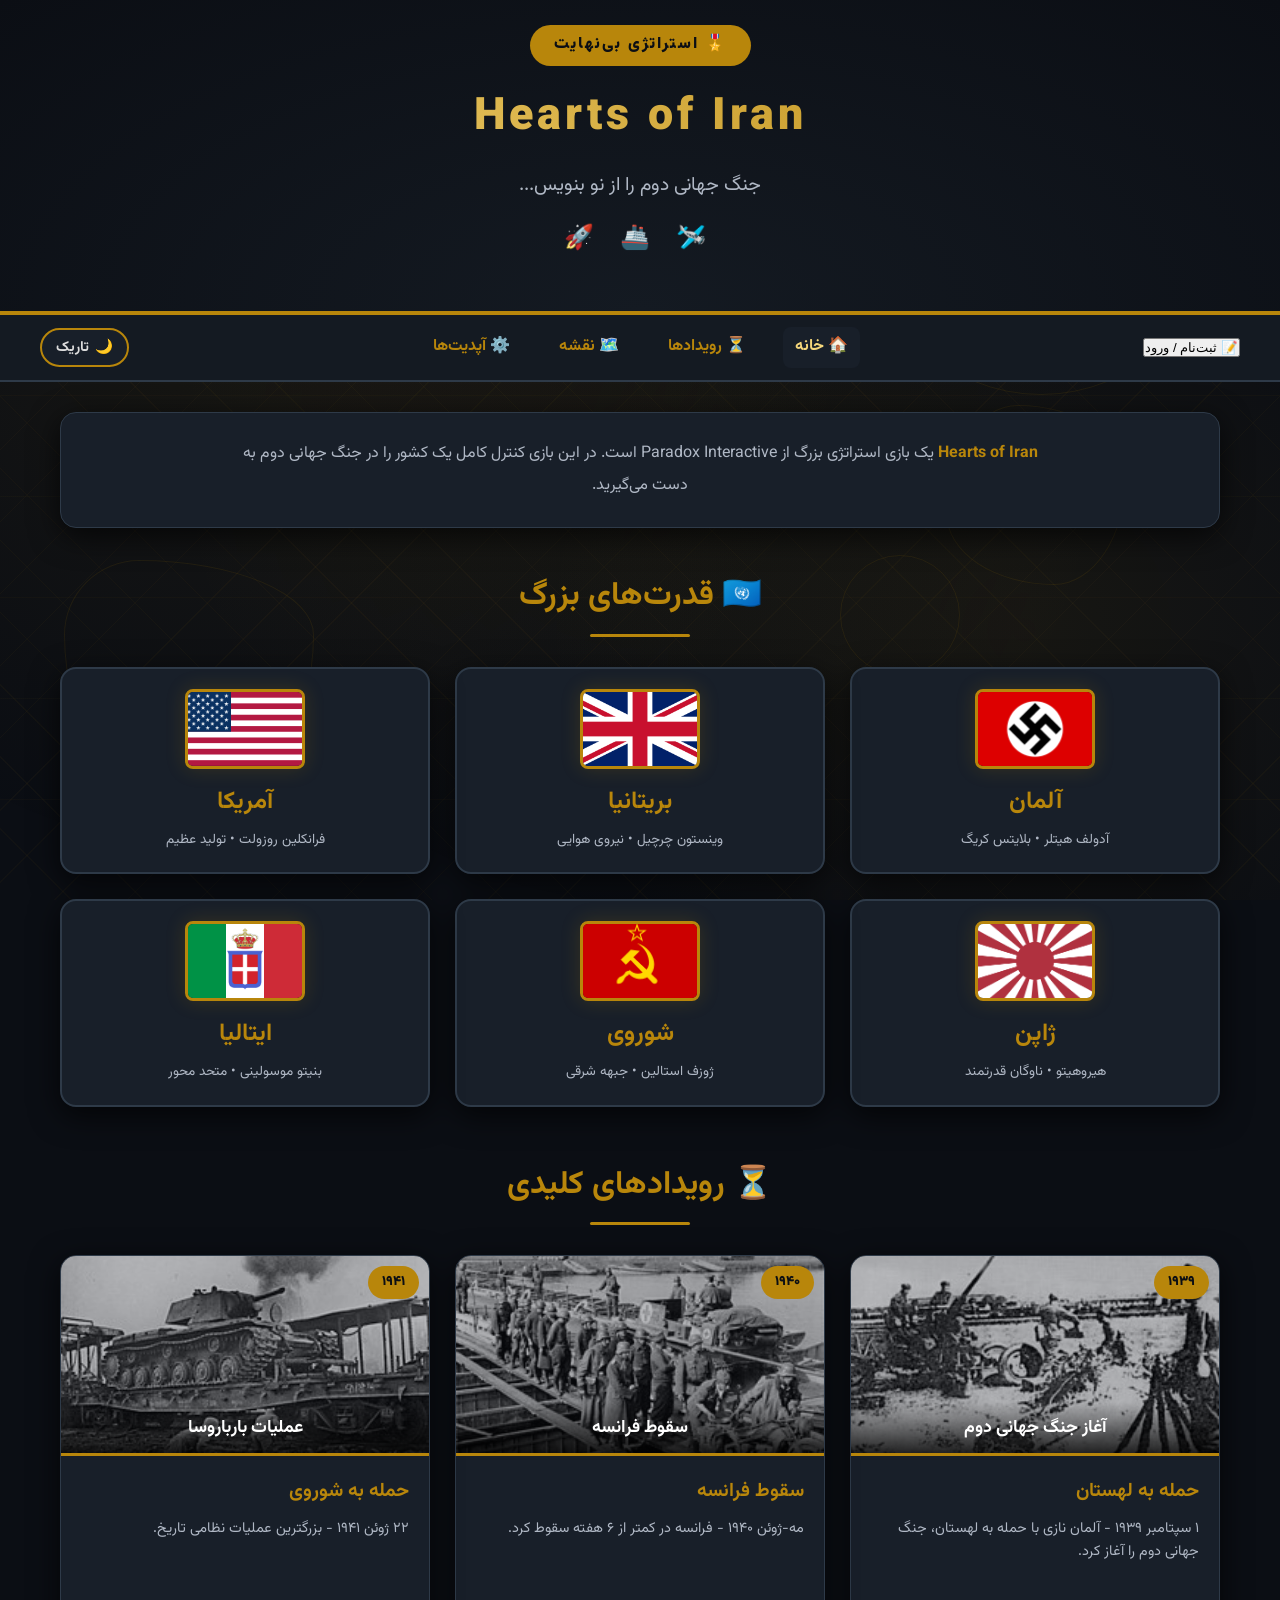
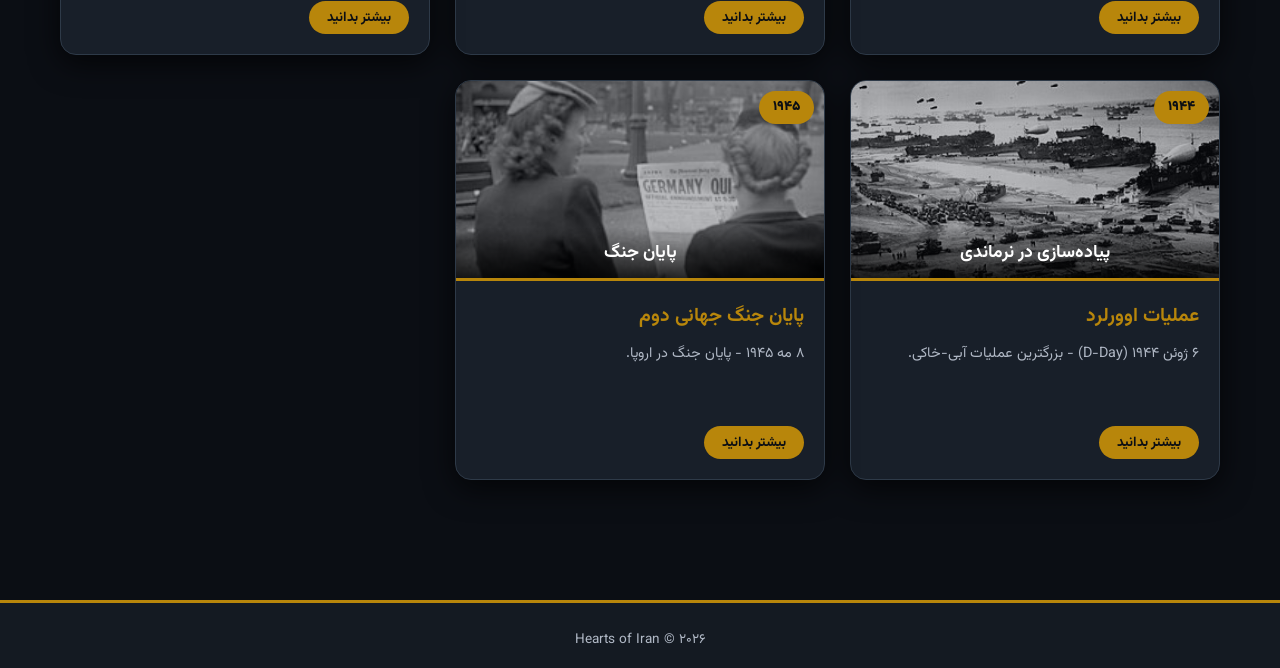
==== commit 91a209e4: "Update index.html" ====
--- a/index.html
+++ b/index.html
@@ -7,7 +7,6 @@
     <link href="https://fonts.googleapis.com/css2?family=Orbitron:wght@400;700;900&family=Vazirmatn:wght@400;700;900&display=swap" rel="stylesheet" />
     <link rel="stylesheet" href="css/style.css" />
     <link rel="stylesheet" href="css/home.css" />
-    <link rel="stylesheet" href="css/panel.css" />
 </head>
 <body>
 
@@ -50,13 +49,11 @@
 
     <main class="container">
 
-        <!-- ===== HOME SECTION ===== -->
         <div id="homeSection" class="home-section">
             <div class="about-section">
                 <p>
                     <strong>Hearts of Iran</strong> یک بازی استراتژی بزرگ از Paradox Interactive است.
                     در این بازی کنترل کامل یک کشور را در جنگ جهانی دوم به دست می‌گیرید.
-                    اقتصاد، دیپلماسی، فناوری و نیروهای نظامی را مدیریت کنید و تاریخ را تغییر دهید!
                 </p>
             </div>
 
@@ -64,49 +61,37 @@
             <div class="factions">
                 <div class="faction-card">
                     <div class="card-bg" style="background-image: url('images/germany-bg.jpg');"></div>
-                    <div class="flag-container">
-                        <img src="images/germany-flag.png" alt="پرچم آلمان" />
-                    </div>
+                    <div class="flag-container"><img src="images/germany-flag.png" alt="آلمان" /></div>
                     <h3>آلمان</h3>
                     <p>آدولف هیتلر • بلایتس کریگ</p>
                 </div>
                 <div class="faction-card">
                     <div class="card-bg" style="background-image: url('images/uk-bg.jpg');"></div>
-                    <div class="flag-container">
-                        <img src="images/uk-flag.png" alt="پرچم بریتانیا" />
-                    </div>
+                    <div class="flag-container"><img src="images/uk-flag.png" alt="بریتانیا" /></div>
                     <h3>بریتانیا</h3>
                     <p>وینستون چرچیل • نیروی هوایی</p>
                 </div>
                 <div class="faction-card">
                     <div class="card-bg" style="background-image: url('images/usa-bg.jpg');"></div>
-                    <div class="flag-container">
-                        <img src="images/usa-flag.png" alt="پرچم آمریکا" />
-                    </div>
+                    <div class="flag-container"><img src="images/usa-flag.png" alt="آمریکا" /></div>
                     <h3>آمریکا</h3>
                     <p>فرانکلین روزولت • تولید عظیم</p>
                 </div>
                 <div class="faction-card">
                     <div class="card-bg" style="background-image: url('images/japan-bg.jpg');"></div>
-                    <div class="flag-container">
-                        <img src="images/japan-flag.png" alt="پرچم ژاپن" />
-                    </div>
+                    <div class="flag-container"><img src="images/japan-flag.png" alt="ژاپن" /></div>
                     <h3>ژاپن</h3>
                     <p>هیروهیتو • ناوگان قدرتمند</p>
                 </div>
                 <div class="faction-card">
                     <div class="card-bg" style="background-image: url('images/soviet-bg.jpg');"></div>
-                    <div class="flag-container">
-                        <img src="images/soviet-flag.png" alt="پرچم شوروی" />
-                    </div>
+                    <div class="flag-container"><img src="images/soviet-flag.png" alt="شوروی" /></div>
                     <h3>شوروی</h3>
                     <p>ژوزف استالین • جبهه شرقی</p>
                 </div>
                 <div class="faction-card">
                     <div class="card-bg" style="background-image: url('images/italy-bg.jpg');"></div>
-                    <div class="flag-container">
-                        <img src="images/italy-flag.png" alt="پرچم ایتالیا" />
-                    </div>
+                    <div class="flag-container"><img src="images/italy-flag.png" alt="ایتالیا" /></div>
                     <h3>ایتالیا</h3>
                     <p>بنیتو موسولینی • متحد محور</p>
                 </div>
@@ -123,16 +108,10 @@
                     <div class="event-body">
                         <h4>حمله به لهستان</h4>
                         <p>۱ سپتامبر ۱۹۳۹ - آلمان نازی با حمله به لهستان، جنگ جهانی دوم را آغاز کرد.</p>
-                        <div class="detail-hidden">
-                            <div class="detail-box">
-                                این حمله باعث شد بریتانیا و فرانسه به آلمان اعلام جنگ کنند.
-                                لهستان در کمتر از یک ماه سقوط کرد و کشورهای بالتیک تحت تأثیر قرار گرفتند.
-                            </div>
-                        </div>
-                        <button class="event-toggle">بیشتر بدانید</button>
-                    </div>
-                </div>
-
+                        <div class="detail-hidden"><div class="detail-box">این حمله باعث شد بریتانیا و فرانسه به آلمان اعلام جنگ کنند.</div></div>
+                        <button class="event-toggle">بیشتر بدانید</button>
+                    </div>
+                </div>
                 <div class="event-card">
                     <div class="event-image">
                         <img src="images/france-fall.jpg" alt="سقوط فرانسه" />
@@ -142,15 +121,10 @@
                     <div class="event-body">
                         <h4>سقوط فرانسه</h4>
                         <p>مه-ژوئن ۱۹۴۰ - فرانسه در کمتر از ۶ هفته سقوط کرد.</p>
-                        <div class="detail-hidden">
-                            <div class="detail-box">
-                                آلمان با استفاده از تاکتیک "بلیتس‌کریگ" از طریق جنگل‌های آردن به فرانسه حمله کرد.
-                            </div>
-                        </div>
-                        <button class="event-toggle">بیشتر بدانید</button>
-                    </div>
-                </div>
-
+                        <div class="detail-hidden"><div class="detail-box">آلمان با استفاده از تاکتیک بلیتس‌کریگ به فرانسه حمله کرد.</div></div>
+                        <button class="event-toggle">بیشتر بدانید</button>
+                    </div>
+                </div>
                 <div class="event-card">
                     <div class="event-image">
                         <img src="images/barbarossa.jpg" alt="عملیات بارباروسا" />
@@ -160,33 +134,23 @@
                     <div class="event-body">
                         <h4>حمله به شوروی</h4>
                         <p>۲۲ ژوئن ۱۹۴۱ - بزرگترین عملیات نظامی تاریخ.</p>
-                        <div class="detail-hidden">
-                            <div class="detail-box">
-                                آلمان با بیش از ۳ میلیون سرباز به شوروی حمله کرد.
-                            </div>
-                        </div>
-                        <button class="event-toggle">بیشتر بدانید</button>
-                    </div>
-                </div>
-
-                <div class="event-card">
-                    <div class="event-image">
-                        <img src="images/dday.jpg" alt="پیاده‌سازی در نرماندی" />
+                        <div class="detail-hidden"><div class="detail-box">آلمان با بیش از ۳ میلیون سرباز به شوروی حمله کرد.</div></div>
+                        <button class="event-toggle">بیشتر بدانید</button>
+                    </div>
+                </div>
+                <div class="event-card">
+                    <div class="event-image">
+                        <img src="images/dday.jpg" alt="نرماندی" />
                         <span class="year-badge">۱۹۴۴</span>
                         <div class="overlay">پیاده‌سازی در نرماندی</div>
                     </div>
                     <div class="event-body">
                         <h4>عملیات اوورلرد</h4>
                         <p>۶ ژوئن ۱۹۴۴ (D-Day) - بزرگترین عملیات آبی-خاکی.</p>
-                        <div class="detail-hidden">
-                            <div class="detail-box">
-                                متفقین با پیاده‌سازی در سواحل نرماندی، جبهه غربی را باز کردند.
-                            </div>
-                        </div>
-                        <button class="event-toggle">بیشتر بدانید</button>
-                    </div>
-                </div>
-
+                        <div class="detail-hidden"><div class="detail-box">متفقین با پیاده‌سازی در سواحل نرماندی، جبهه غربی را باز کردند.</div></div>
+                        <button class="event-toggle">بیشتر بدانید</button>
+                    </div>
+                </div>
                 <div class="event-card">
                     <div class="event-image">
                         <img src="images/ww2-end.jpg" alt="پایان جنگ" />
@@ -196,18 +160,13 @@
                     <div class="event-body">
                         <h4>پایان جنگ جهانی دوم</h4>
                         <p>۸ مه ۱۹۴۵ - پایان جنگ در اروپا.</p>
-                        <div class="detail-hidden">
-                            <div class="detail-box">
-                                پس از سقوط برلین و خودکشی هیتلر، آلمان تسلیم شد.
-                            </div>
-                        </div>
-                        <button class="event-toggle">بیشتر بدانید</button>
-                    </div>
-                </div>
-            </div>
-        </div>
-
-        <!-- ===== REGISTER / LOGIN SECTION ===== -->
+                        <div class="detail-hidden"><div class="detail-box">پس از سقوط برلین، آلمان تسلیم شد.</div></div>
+                        <button class="event-toggle">بیشتر بدانید</button>
+                    </div>
+                </div>
+            </div>
+        </div>
+
         <div id="registerSection" class="register-section">
             <div class="form-box">
                 <h2 id="authTitle">📝 ساخت اکانت جدید</h2>
@@ -219,12 +178,12 @@
 
                         <label>✉️ ایمیل معتبر</label>
                         <input type="email" id="email" placeholder="your@email.com" required />
-                        <div class="error-msg" id="emailError">لطفاً یک ایمیل واقعی و معتبر وارد کنید.</div>
+                        <div class="error-msg" id="emailError">لطفاً یک ایمیل واقعی وارد کنید.</div>
                     </div>
 
                     <div id="loginFields" style="display:none;">
                         <label>👤 نام کاربری یا ایمیل</label>
-                        <input type="text" id="loginUsername" placeholder="نام کاربری یا ایمیل خود را وارد کنید" />
+                        <input type="text" id="loginUsername" placeholder="نام کاربری یا ایمیل" />
                         <div class="error-msg" id="loginUsernameError">لطفاً نام کاربری یا ایمیل خود را وارد کنید.</div>
                     </div>
 
@@ -244,93 +203,17 @@
                     </select>
 
                     <button type="submit" class="btn" id="authSubmitBtn">⚡ ساخت اکانت</button>
-                    <div class="success-msg" id="successMsg">✅ اکانت شما با موفقیت ساخته شد!</div>
-                    <div class="success-msg" id="loginSuccessMsg" style="display:none;">✅ ورود با موفقیت انجام شد!</div>
+                    <div class="success-msg" id="successMsg">✅ اکانت شما ساخته شد!</div>
+                    <div class="success-msg" id="loginSuccessMsg" style="display:none;">✅ ورود موفق!</div>
                 </form>
 
                 <div class="switch-auth">
-                    <button class="switch-btn" id="switchAuthBtn">
-                        آیا از قبل حساب کاربری دارید؟ وارد شوید
-                    </button>
-                </div>
-            </div>
-        </div>
-
-        <!-- ===== USER PANEL SECTION ===== -->
-        <div id="userPanelSection">
-            <div class="dashboard-bg" id="panelBg"></div>
-
-            <div class="welcome-banner">
-                <img src="" alt="پرچم کشور" class="country-flag" id="panelFlag" />
-                <h2>👋 خوش آمدید، <span id="panelUsername">کاربر</span>!</h2>
-                <p>به پنل کاربری خود خوش آمدید.</p>
-                <div class="country-badge" id="panelCountry">🎖️ کشور مورد علاقه: آلمان</div>
-            </div>
-
-            <div class="dashboard-grid">
-                <div class="dashboard-card" onclick="window.location.href='chat.html'">
-                    <span class="icon">💬</span>
-                    <h4>چت روم</h4>
-                    <p>گفت‌وگو با سایر کاربران</p>
-                </div>
-                <div class="dashboard-card" onclick="panelSettings()">
-                    <span class="icon">⚙️</span>
-                    <h4>تنظیمات</h4>
-                    <p>تغییر نام کاربری، رمز عبور و کشور</p>
-                </div>
-                <div class="dashboard-card" onclick="window.location.href='chat.html'">
-                    <span class="icon">🛡️</span>
-                    <h4>پنل مدیریت</h4>
-                    <p>مدیریت کاربران</p>
-                </div>
-                <div class="dashboard-card" onclick="panelLogout()">
-                    <span class="icon">🚪</span>
-                    <h4>خروج از حساب کاربری</h4>
-                    <p>از حساب کاربری خود خارج شوید</p>
+                    <button class="switch-btn" id="switchAuthBtn">آیا از قبل حساب کاربری دارید؟ وارد شوید</button>
                 </div>
             </div>
         </div>
 
     </main>
-
-    <!-- ============================================================
-    SETTINGS OVERLAY
-    ============================================================ -->
-    <div class="settings-overlay" id="settingsOverlay" onclick="closeSettings()"></div>
-    <div class="settings-panel" id="settingsPanel">
-        <div class="form-box">
-            <button class="close-settings" onclick="closeSettings()">✕</button>
-            <h3>⚙️ تنظیمات حساب کاربری</h3>
-
-            <form id="settingsForm">
-                <label>👤 نام کاربری جدید</label>
-                <input type="text" id="settingsUsername" placeholder="نام کاربری جدید" />
-                <div class="error-msg" id="settingsUsernameError">این نام قبلاً ثبت شده یا نامعتبر است.</div>
-
-                <hr class="divider" />
-
-                <label>🔒 رمز عبور جدید (اختیاری)</label>
-                <input type="password" id="settingsPassword" placeholder="رمز عبور جدید (حداقل ۶ کاراکتر)" />
-                <div class="error-msg" id="settingsPasswordError">رمز عبور باید حداقل ۶ کاراکتر باشد.</div>
-
-                <hr class="divider" />
-
-                <label>🎖️ تغییر کشور مورد علاقه</label>
-                <select id="settingsCountry">
-                    <option value="آلمان">آلمان</option>
-                    <option value="بریتانیا">بریتانیا</option>
-                    <option value="آمریکا">آمریکا</option>
-                    <option value="شوروی">شوروی</option>
-                    <option value="ژاپن">ژاپن</option>
-                    <option value="ایتالیا">ایتالیا</option>
-                    <option value="فرانسه">فرانسه</option>
-                </select>
-
-                <button type="submit" class="btn" style="margin-top:15px;">💾 ذخیره تغییرات</button>
-                <div class="settings-success" id="settingsSuccess">✅ تغییرات با موفقیت ذخیره شد!</div>
-            </form>
-        </div>
-    </div>
 
     <footer>
         <p style="color:var(--text-secondary); font-size:0.85rem;">Hearts of Iran © ۲۰۲۶</p>
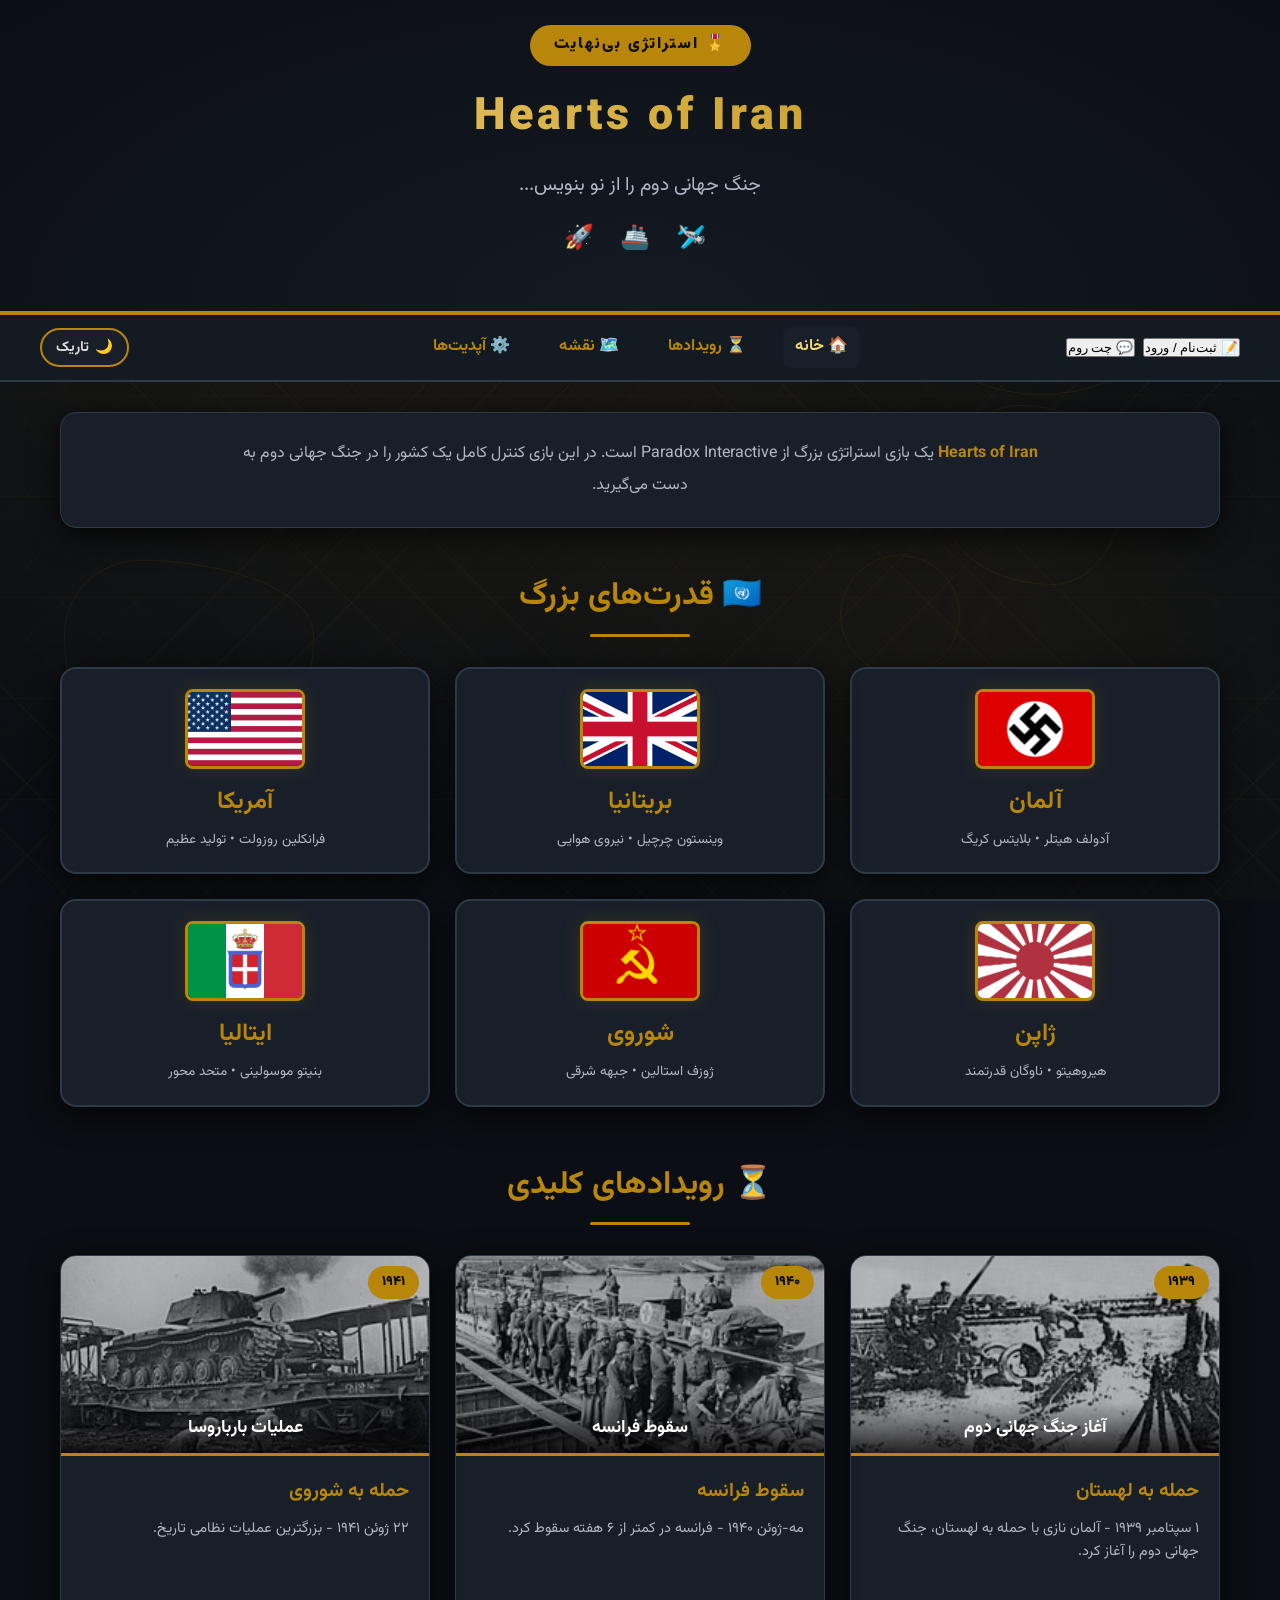
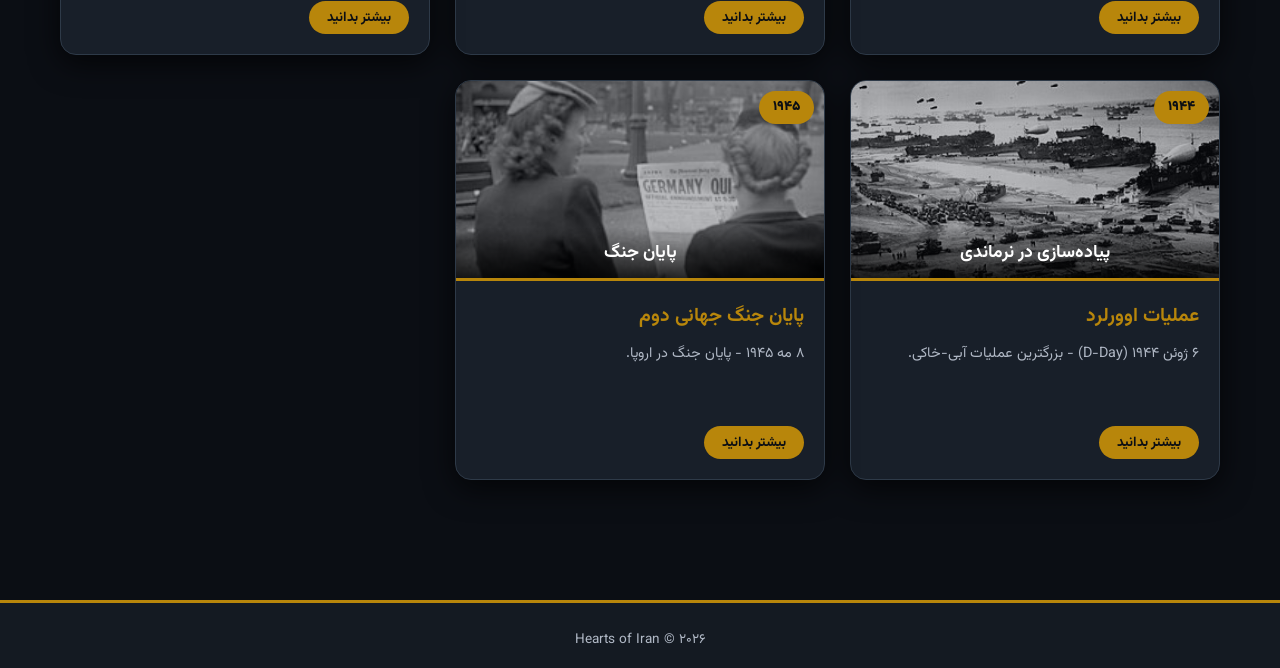
==== commit 6086ec6f: "Update index.html" ====
--- a/index.html
+++ b/index.html
@@ -30,7 +30,7 @@
             <div class="nav-left">
                 <button class="register-btn-nav" id="registerBtnNav">📝 ثبت‌نام / ورود</button>
                 <button class="user-btn-nav" id="userBtnNav">👤</button>
-                <button class="user-btn-nav" id="chatBtnNav">💬 چت روم</button>
+                <button class="chat-btn-nav" id="chatBtnNav">💬 چت روم</button>
             </div>
             <div class="nav-center">
                 <a href="#" class="active" data-target="home">🏠 خانه</a>
